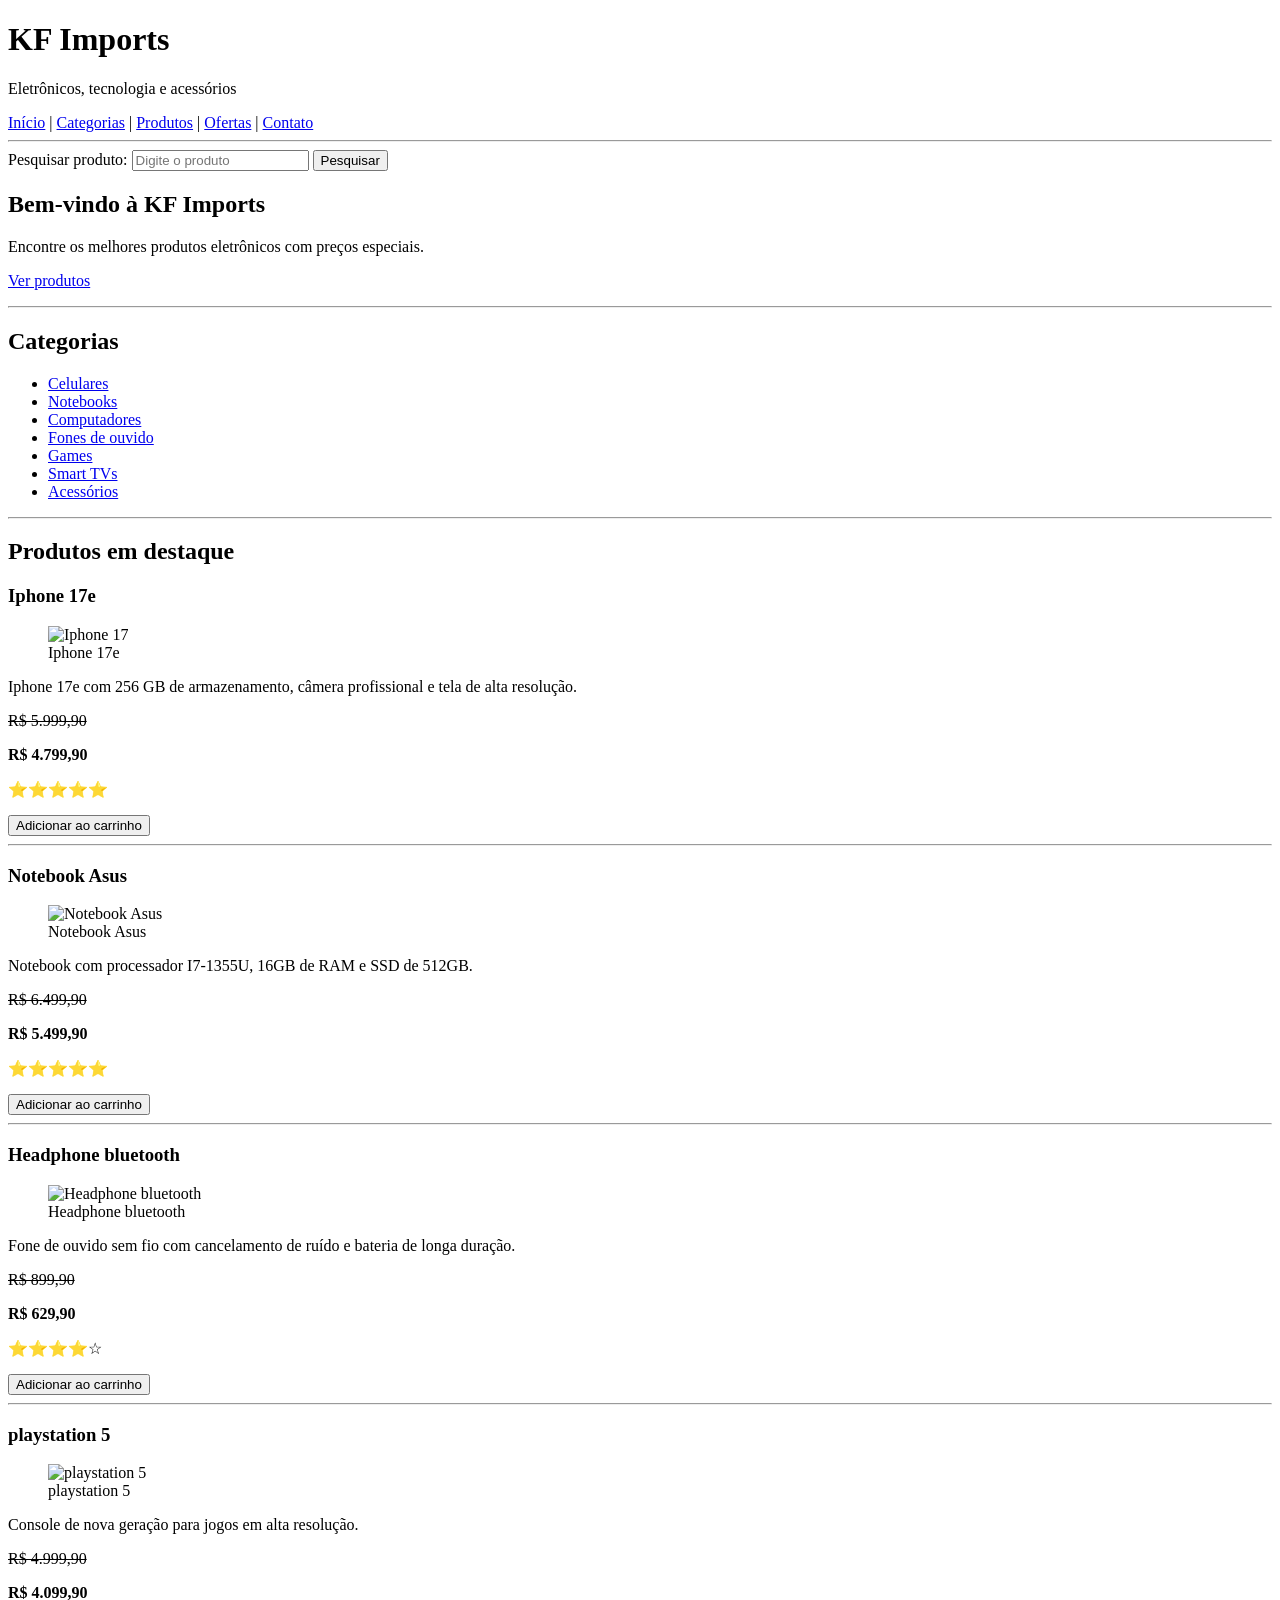
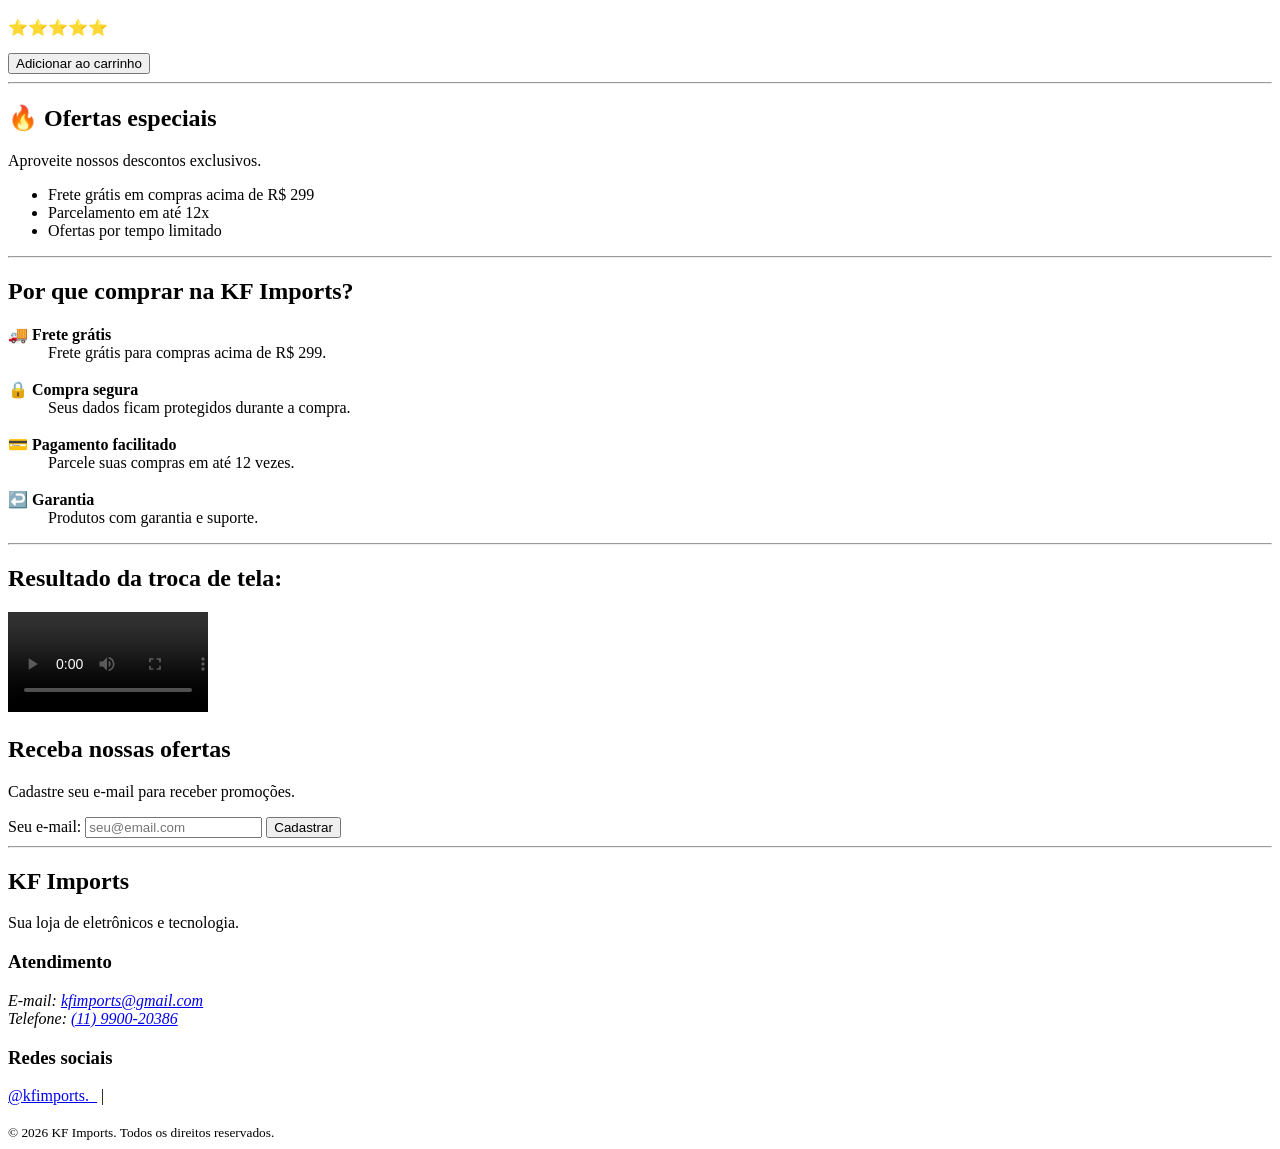
==== index.html @ 5894c644 "Add files via upload Adicionamos as fotos e o video, alem do README" ====
<!DOCTYPE html>
<html lang="pt-BR">

<head>
    <meta charset="UTF-8">
    <meta name="viewport" content="width=device-width, initial-scale=1.0">
    <title>KF Imports- Assistência técnica e acessórios</title>
</head>

<body>

    <!-- CABEÇALHO -->
    <header>

        <h1>KF Imports</h1>

        <p>Eletrônicos, tecnologia e acessórios</p>

        <nav>
            <a href="#inicio">Início</a> |
            <a href="#categorias">Categorias</a> |
            <a href="#produtos">Produtos</a> |
            <a href="#ofertas">Ofertas</a> |
            <a href="#contato">Contato</a>
        </nav>

        <hr>

        <!-- PESQUISA -->
        <form action="#" method="get">
            <label for="pesquisa">Pesquisar produto:</label>
            <input
                type="search"
                id="pesquisa"
                name="pesquisa"
                placeholder="Digite o produto">
            <button type="submit">Pesquisar</button>
        </form>

    </header>

    <main>

        <!-- INÍCIO -->
        <section id="inicio">

            <h2>Bem-vindo à KF Imports</h2>

            <p>
                Encontre os melhores produtos eletrônicos
                com preços especiais.
            </p>

            <p>
                <a href="#produtos">Ver produtos</a>
            </p>

        </section>

        <hr>

        <!-- CATEGORIAS -->
        <section id="categorias">

            <h2>Categorias</h2>

            <ul>
                <li>
                    <a href="#">Celulares</a>
                </li>

                <li>
                    <a href="#">Notebooks</a>
                </li>

                <li>
                    <a href="#">Computadores</a>
                </li>

                <li>
                    <a href="#">Fones de ouvido</a>
                </li>

                <li>
                    <a href="#">Games</a>
                </li>

                <li>
                    <a href="#">Smart TVs</a>
                </li>

                <li>
                    <a href="#">Acessórios</a>
                </li>
            </ul>

        </section>

        <hr>

        <!-- PRODUTOS -->
        <section id="produtos">

            <h2>Produtos em destaque</h2>

            <!-- PRODUTO 1 -->
            <article>

                <h3>Iphone 17e</h3>

                <figure>
                    <img
                        src="img/iphone 17.webp"
                        alt="Iphone 17"
                        width="250">
                    <figcaption>Iphone 17e</figcaption>
                </figure>

                <p>
                    Iphone 17e com 256 GB de armazenamento,
                    câmera profissional e tela de alta resolução.
                </p>

                <p>
                    <del>R$ 5.999,90</del>
                </p>

                <p>
                    <strong>R$ 4.799,90</strong>
                </p>

                <p>
                    ⭐⭐⭐⭐⭐
                </p>

                <button type="button">
                    Adicionar ao carrinho
                </button>

            </article>

            <hr>

            <!-- PRODUTO 2 -->
            <article>

                <h3>Notebook Asus</h3>

                <figure>
                    <img
                        src="img/notbook.webp"
                        alt="Notebook Asus"
                        width="250">
                    <figcaption>Notebook Asus</figcaption>
                </figure>

                <p>
                    Notebook com processador I7-1355U,
                    16GB de RAM e SSD de 512GB.
                </p>

                <p>
                    <del>R$ 6.499,90</del>
                </p>

                <p>
                    <strong>R$ 5.499,90</strong>
                </p>

                <p>
                    ⭐⭐⭐⭐⭐
                </p>

                <button type="button">
                    Adicionar ao carrinho
                </button>

            </article>

            <hr>

            <!-- PRODUTO 3 -->
            <article>

                <h3>Headphone bluetooth</h3>

                <figure>
                    <img
                        src="img/fone bluetooth.webp"
                        alt="Headphone bluetooth"
                        width="150">
                    <figcaption>Headphone bluetooth</figcaption>
                </figure>

                <p>
                    Fone de ouvido sem fio com cancelamento
                    de ruído e bateria de longa duração.
                </p>

                <p>
                    <del>R$ 899,90</del>
                </p>

                <p>
                    <strong>R$ 629,90</strong>
                </p>

                <p>
                    ⭐⭐⭐⭐☆
                </p>

                <button type="button">
                    Adicionar ao carrinho
                </button>

            </article>

            <hr>

            <!-- PRODUTO 4 -->
            <article>

                <h3>playstation 5</h3>

                <figure>
                    <img
                        src="img/ps5.webp"
                        alt="playstation 5"
                        width="250">
                    <figcaption>playstation 5</figcaption>
                </figure>

                <p>
                    Console de nova geração para jogos
                    em alta resolução.
                </p>

                <p>
                    <del>R$ 4.999,90</del>
                </p>

                <p>
                    <strong>R$ 4.099,90</strong>
                </p>

                <p>
                    ⭐⭐⭐⭐⭐
                </p>

                <button type="button">
                    Adicionar ao carrinho
                </button>

            </article>

        </section>

        <hr>

        <!-- OFERTAS -->
        <section id="ofertas">

            <h2>🔥 Ofertas especiais</h2>

            <p>
                Aproveite nossos descontos exclusivos.
            </p>

            <ul>
                <li>Frete grátis em compras acima de R$ 299</li>
                <li>Parcelamento em até 12x</li>
                <li>Ofertas por tempo limitado</li>
            </ul>

        </section>

        <hr>

        <!-- BENEFÍCIOS -->
        <section>

            <h2>Por que comprar na KF Imports?</h2>

            <dl>

                <dt>
                    <strong>🚚 Frete grátis</strong>
                </dt>

                <dd>
                    Frete grátis para compras acima de R$ 299.
                </dd>

                <br>

                <dt>
                    <strong>🔒 Compra segura</strong>
                </dt>

                <dd>
                    Seus dados ficam protegidos durante a compra.
                </dd>

                <br>

                <dt>
                    <strong>💳 Pagamento facilitado</strong>
                </dt>

                <dd>
                    Parcele suas compras em até 12 vezes.
                </dd>

                <br>

                <dt>
                    <strong>↩️ Garantia</strong>
                </dt>

                <dd>
                    Produtos com garantia e suporte.
                </dd>

            </dl>

        </section>


        <hr>
        
        <h2>Resultado da troca de tela:</h2>
        <video controls width="200">
            <source src="video trocando pelicula.mp4" type="video/mp4">
            
        </video>


        <!-- NEWSLETTER -->
        <section>

            <h2>Receba nossas ofertas</h2>

            <p>
                Cadastre seu e-mail para receber promoções.
            </p>

            <form action="#" method="post">

                <label for="email">
                    Seu e-mail:
                </label>

                <input
                    type="email"
                    id="email"
                    name="email"
                    placeholder="seu@email.com"
                    required>

                <button type="submit">
                    Cadastrar
                </button>

            </form>

        </section>

    </main>

    <hr>

    <!-- RODAPÉ -->
    <footer id="contato">

        <h2>KF Imports</h2>

        <p>
            Sua loja de eletrônicos e tecnologia.
        </p>

        <h3>Atendimento</h3>

        <address>
            E-mail:
            <a href="mailto:contato@techstore.com">
                kfimports@gmail.com
            </a>
            <br>

            Telefone:
            <a href="tel:+5500000000000">
                (11) 9900-20386
            </a>
        </address>

        <h3>Redes sociais</h3>

        <nav>
            <a href="#">@kfimports._</a> |
            <a href="#"></a>
        </nav>

        <br>

        <small>
            © 2026 KF Imports. Todos os direitos reservados.
        </small>

    </footer>

</body>
</html>
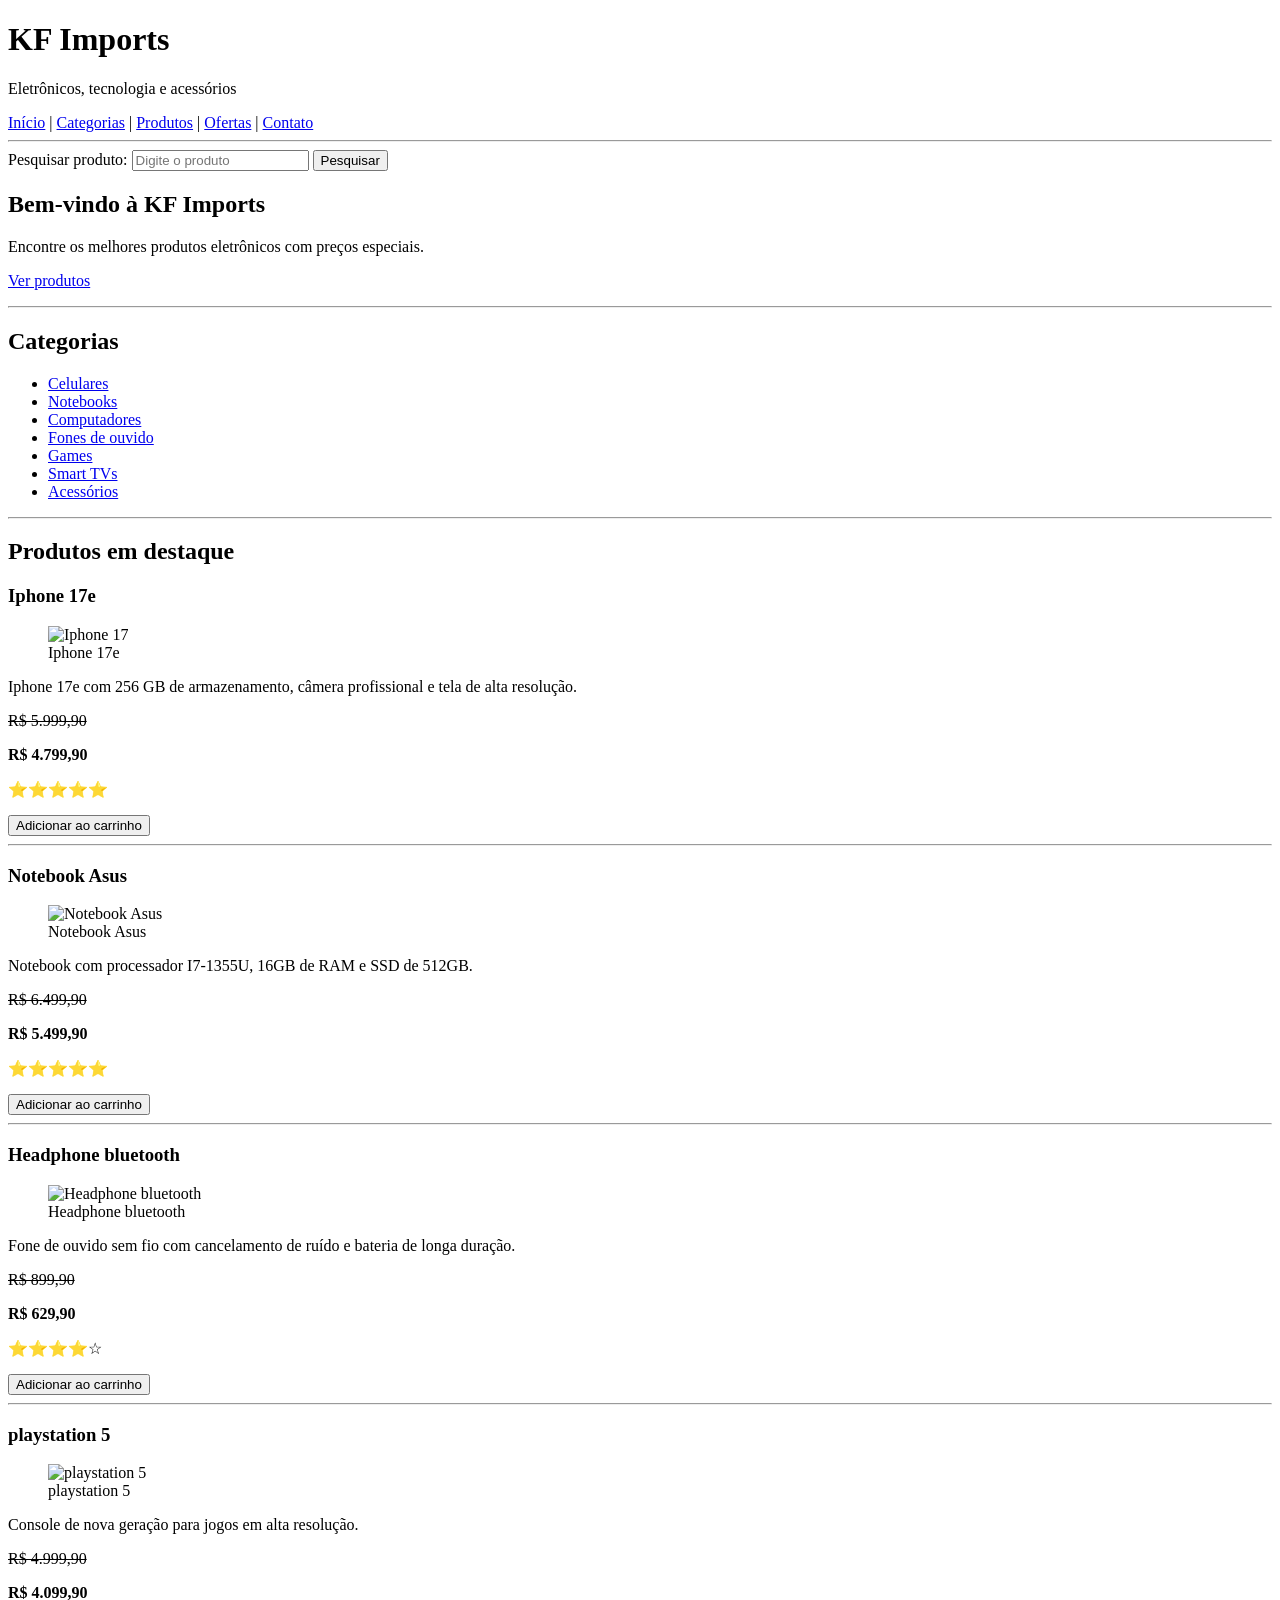
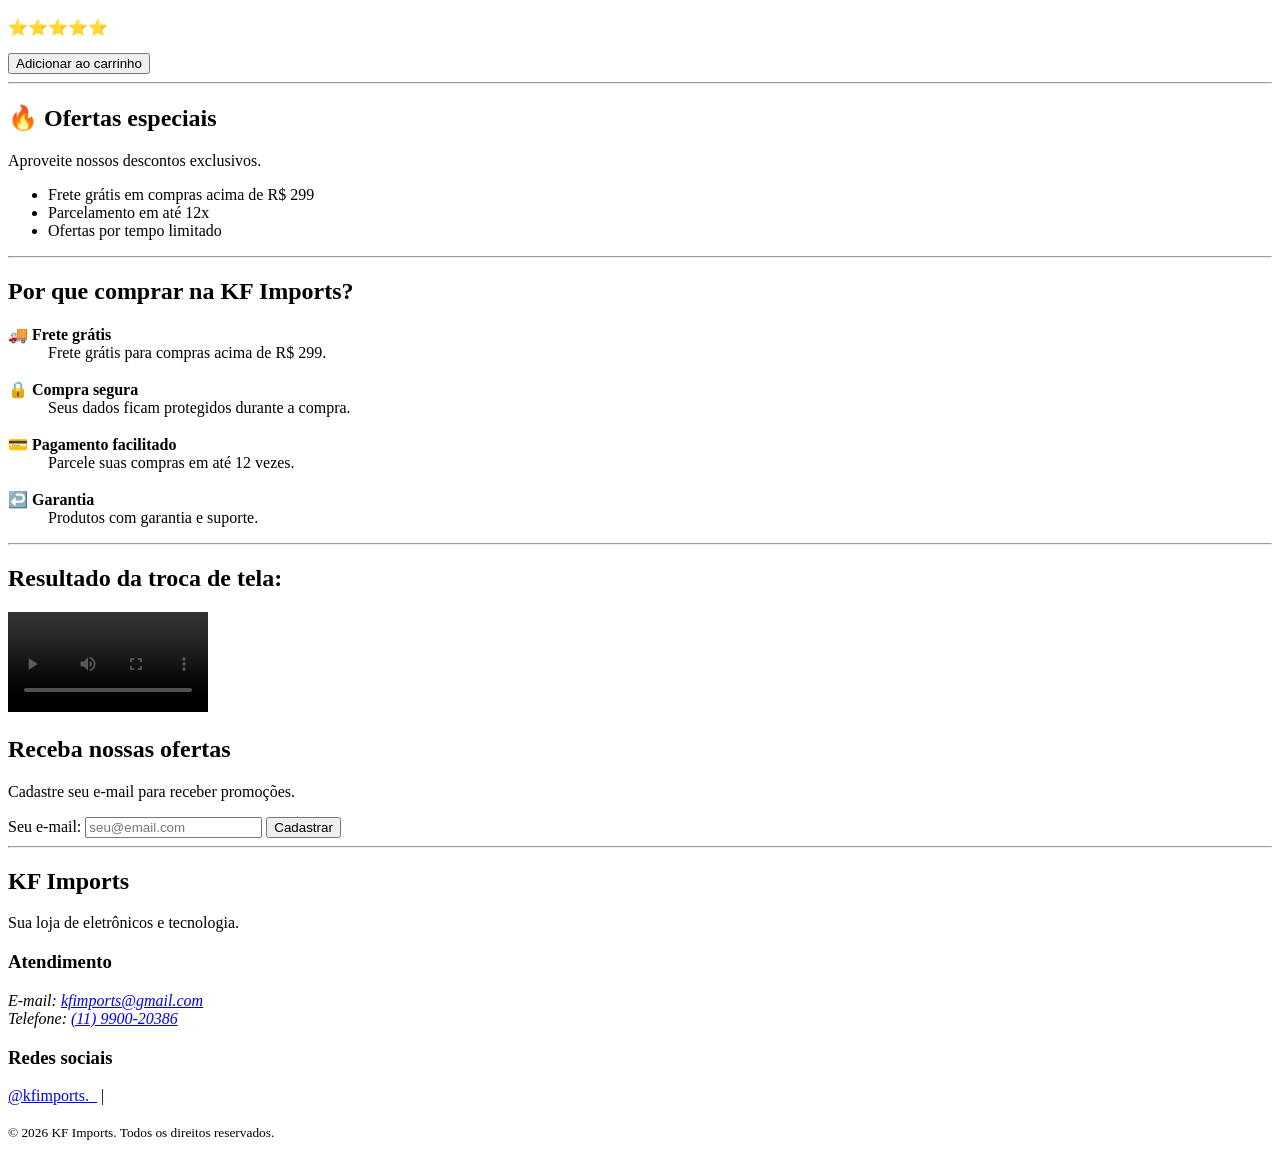
==== commit 24364aed: "Add files via upload foram corrigidos alguns erros que apareceram no w3c validator" ====
--- a/index.html
+++ b/index.html
@@ -110,7 +110,7 @@
 
                 <figure>
                     <img
-                        src="img/iphone 17.webp"
+                        src="img/iphone%2017.webp"
                         alt="Iphone 17"
                         width="250">
                     <figcaption>Iphone 17e</figcaption>
@@ -186,7 +186,7 @@
 
                 <figure>
                     <img
-                        src="img/fone bluetooth.webp"
+                        src="img/fone%20bluetooth.webp"
                         alt="Headphone bluetooth"
                         width="150">
                     <figcaption>Headphone bluetooth</figcaption>
@@ -291,7 +291,7 @@
                     Frete grátis para compras acima de R$ 299.
                 </dd>
 
-                <br>
+                <div><br></div>
 
                 <dt>
                     <strong>🔒 Compra segura</strong>
@@ -301,7 +301,7 @@
                     Seus dados ficam protegidos durante a compra.
                 </dd>
 
-                <br>
+                <div><br></div>
 
                 <dt>
                     <strong>💳 Pagamento facilitado</strong>
@@ -311,7 +311,7 @@
                     Parcele suas compras em até 12 vezes.
                 </dd>
 
-                <br>
+                <div><br></div>
 
                 <dt>
                     <strong>↩️ Garantia</strong>
@@ -330,7 +330,7 @@
         
         <h2>Resultado da troca de tela:</h2>
         <video controls width="200">
-            <source src="video trocando pelicula.mp4" type="video/mp4">
+            <source src="video%20trocando%20pelicula.mp4" type="video/mp4">
             
         </video>
 
@@ -409,4 +409,4 @@
     </footer>
 
 </body>
-</html>+</html>
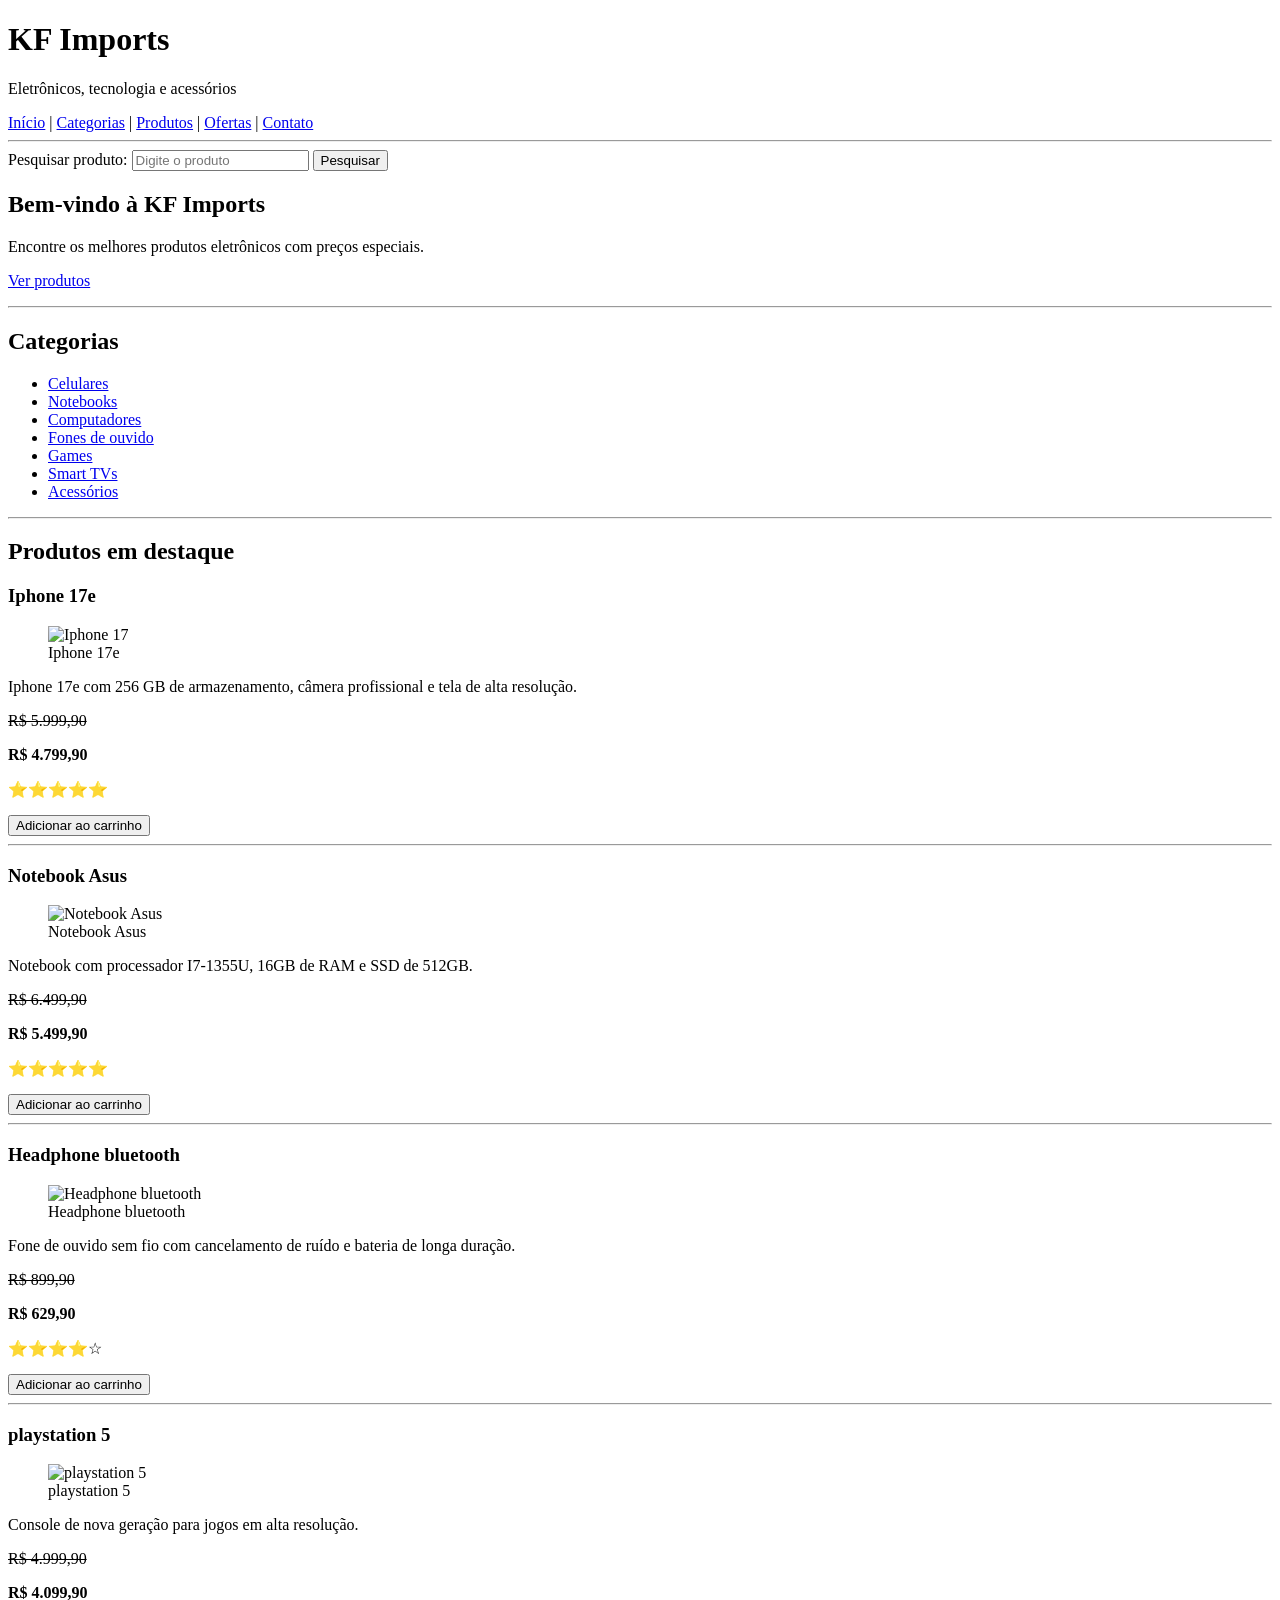
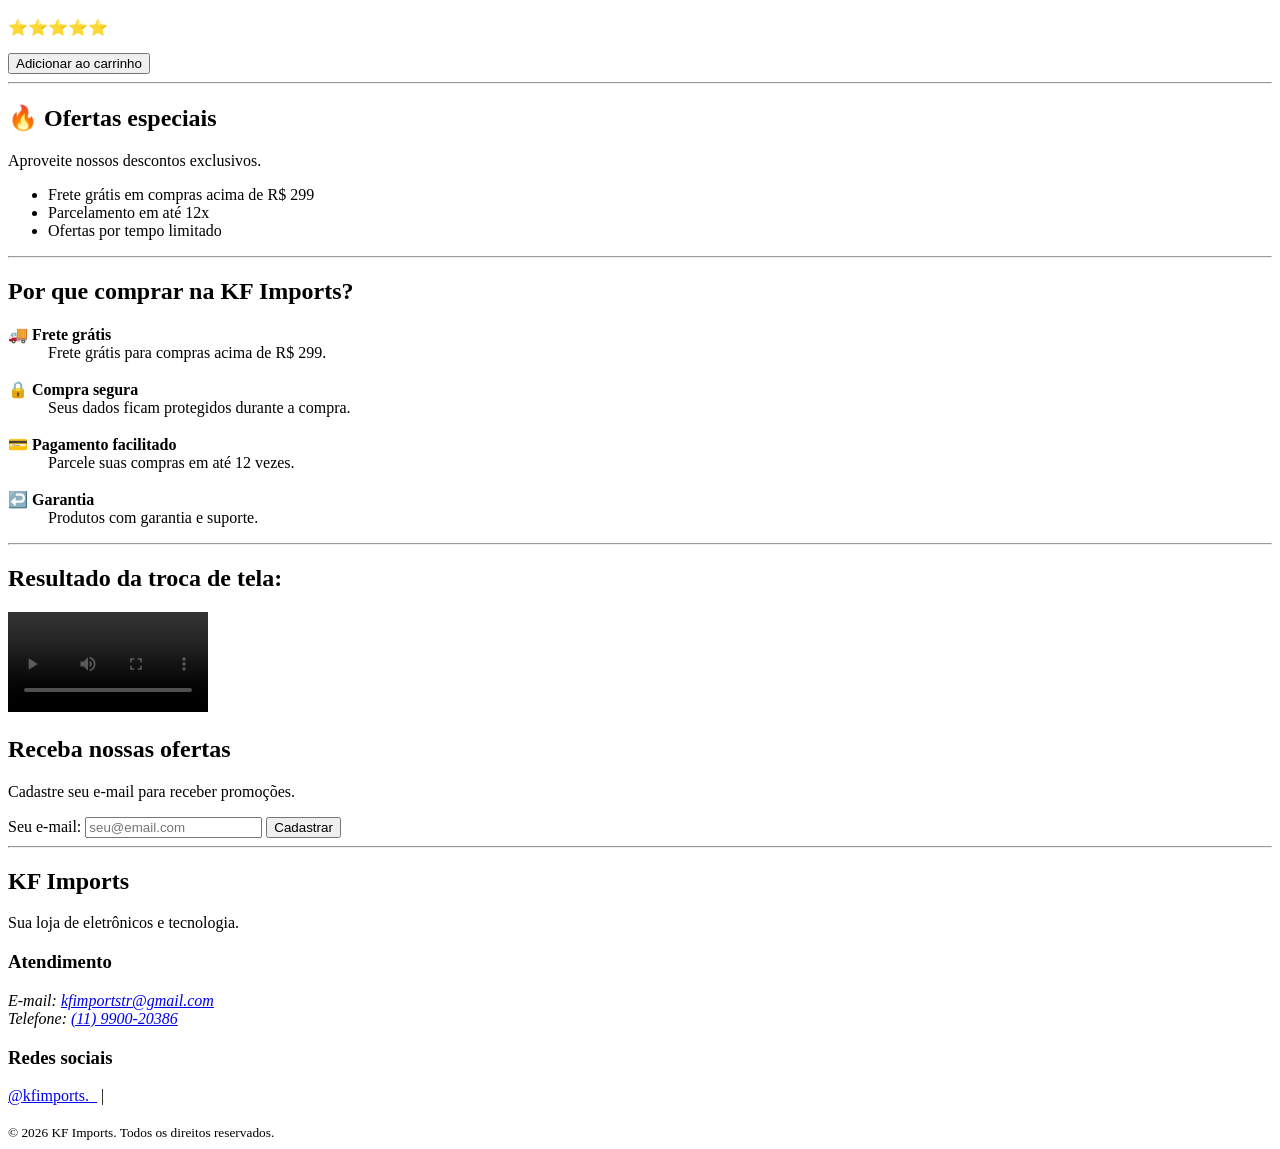
==== commit 2da7e104: "Add files via upload Depois que passamos no w3c validator, continuou com 3 erros e corrigimos os 3." ====
--- a/index.html
+++ b/index.html
@@ -291,7 +291,7 @@
                     Frete grátis para compras acima de R$ 299.
                 </dd>
 
-                <div><br></div>
+                <dd><br></dd>
 
                 <dt>
                     <strong>🔒 Compra segura</strong>
@@ -301,7 +301,7 @@
                     Seus dados ficam protegidos durante a compra.
                 </dd>
 
-                <div><br></div>
+                <dd><br></dd>
 
                 <dt>
                     <strong>💳 Pagamento facilitado</strong>
@@ -311,7 +311,7 @@
                     Parcele suas compras em até 12 vezes.
                 </dd>
 
-                <div><br></div>
+                <dd><br></dd>
 
                 <dt>
                     <strong>↩️ Garantia</strong>
@@ -325,15 +325,13 @@
 
         </section>
 
-
-        <hr>
-        
+        <hr>
+
         <h2>Resultado da troca de tela:</h2>
+
         <video controls width="200">
             <source src="video%20trocando%20pelicula.mp4" type="video/mp4">
-            
         </video>
-
 
         <!-- NEWSLETTER -->
         <section>
@@ -383,7 +381,7 @@
         <address>
             E-mail:
             <a href="mailto:contato@techstore.com">
-                kfimports@gmail.com
+                kfimportstr@gmail.com
             </a>
             <br>
 
@@ -409,4 +407,4 @@
     </footer>
 
 </body>
-</html>
+</html>
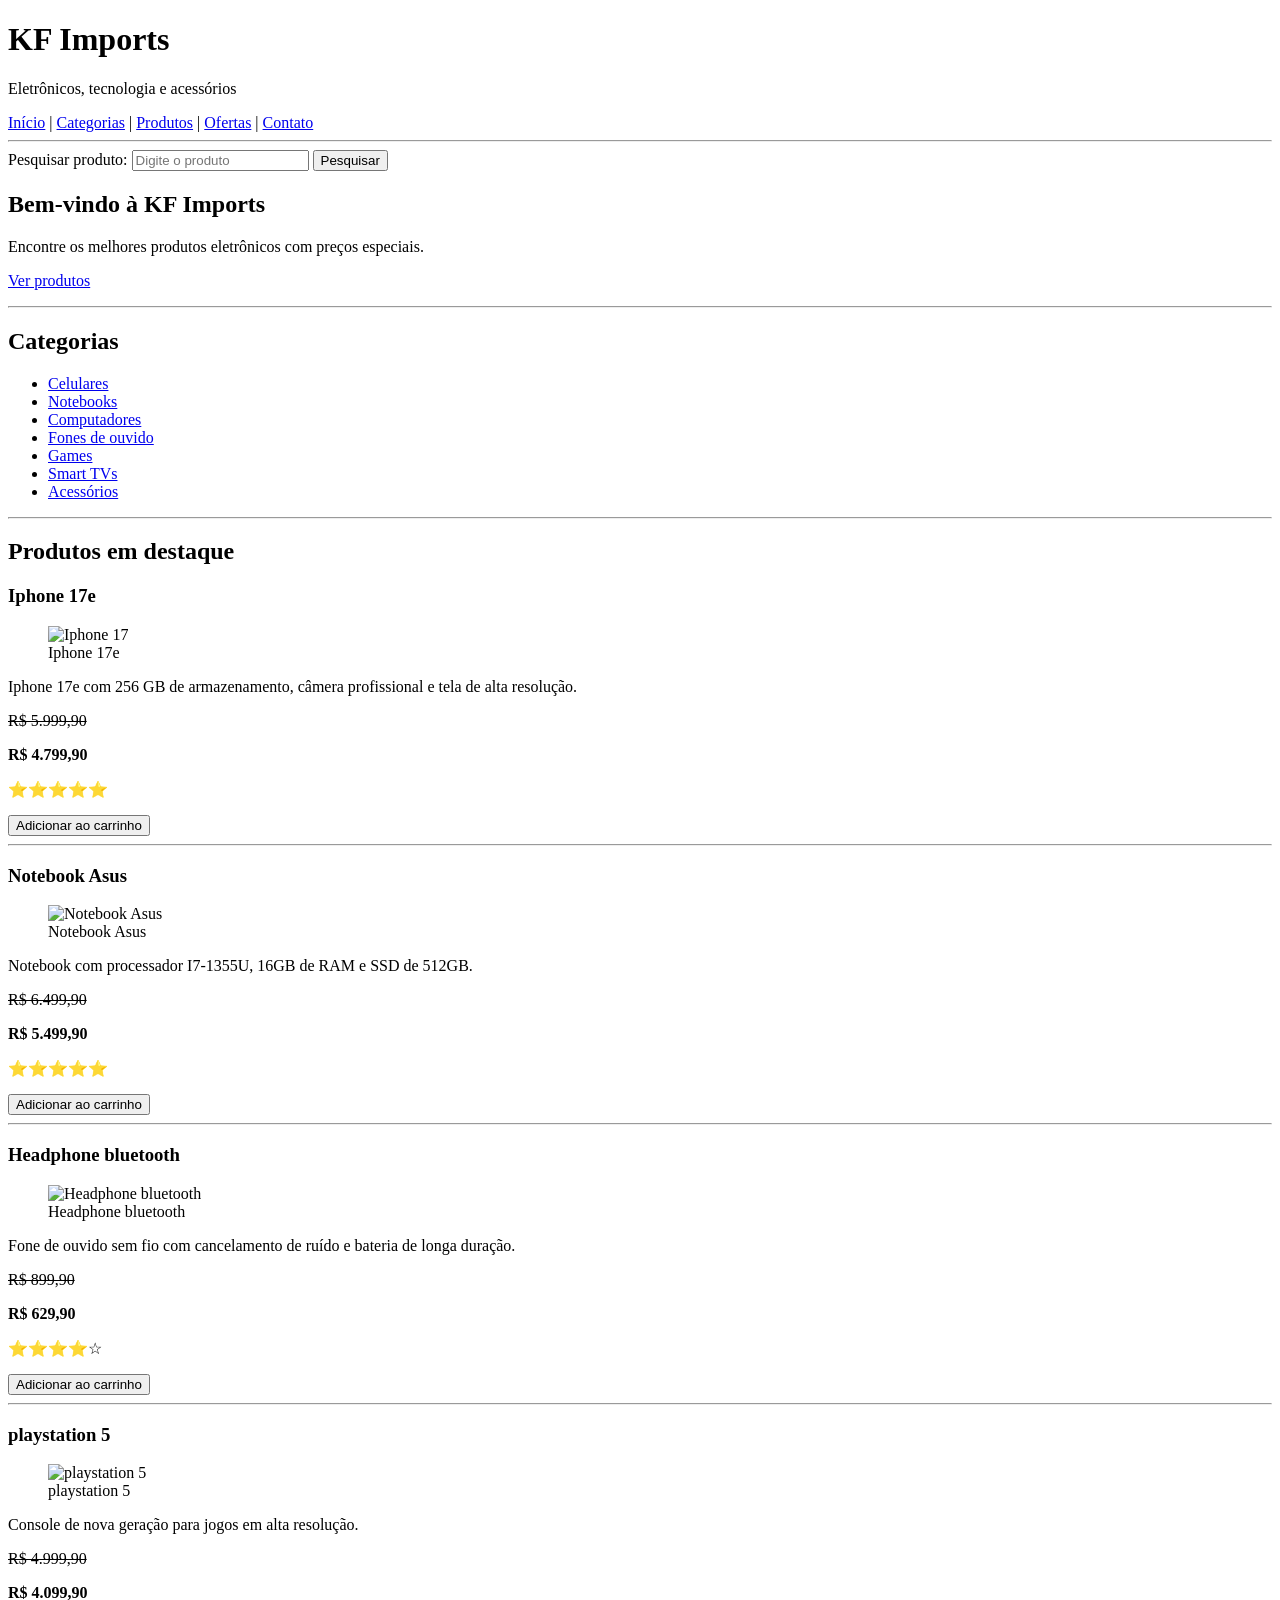
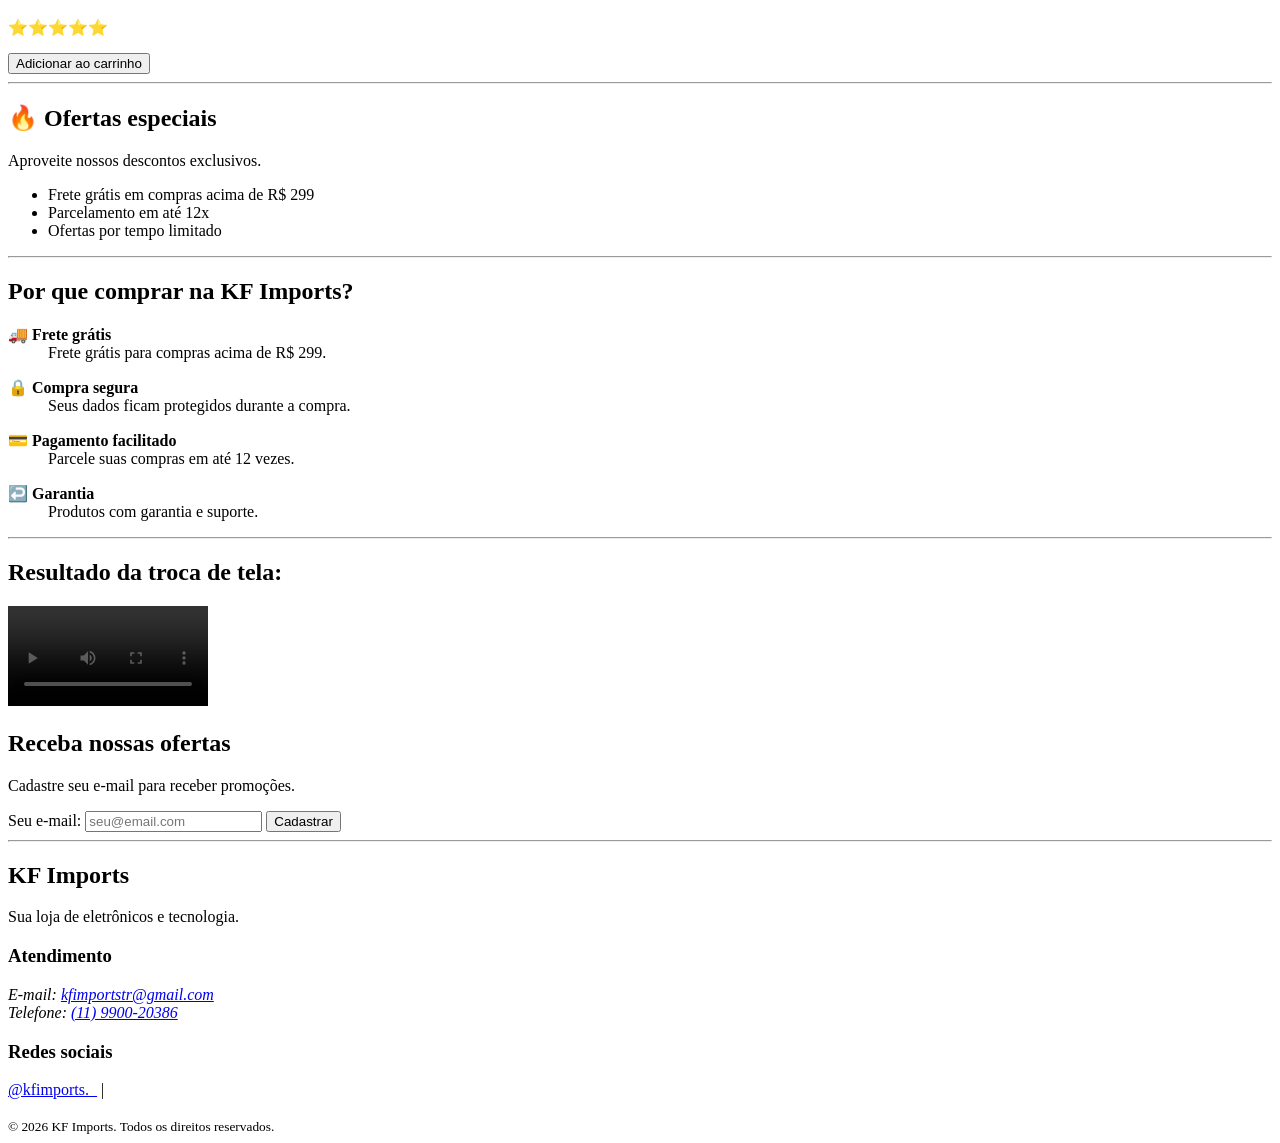
==== commit 2a8d4e53: "Add files via upload" ====
--- a/index.html
+++ b/index.html
@@ -5,6 +5,11 @@
     <meta charset="UTF-8">
     <meta name="viewport" content="width=device-width, initial-scale=1.0">
     <title>KF Imports- Assistência técnica e acessórios</title>
+    <style>
+        dl dd {
+            margin-bottom: 1em;
+        }
+    </style>
 </head>
 
 <body>
@@ -291,8 +296,6 @@
                     Frete grátis para compras acima de R$ 299.
                 </dd>
 
-                <dd><br></dd>
-
                 <dt>
                     <strong>🔒 Compra segura</strong>
                 </dt>
@@ -301,8 +304,6 @@
                     Seus dados ficam protegidos durante a compra.
                 </dd>
 
-                <dd><br></dd>
-
                 <dt>
                     <strong>💳 Pagamento facilitado</strong>
                 </dt>
@@ -310,8 +311,6 @@
                 <dd>
                     Parcele suas compras em até 12 vezes.
                 </dd>
-
-                <dd><br></dd>
 
                 <dt>
                     <strong>↩️ Garantia</strong>
@@ -380,13 +379,13 @@
 
         <address>
             E-mail:
-            <a href="mailto:contato@techstore.com">
+            <a href="mailto:kfimportstr@gmail.com">
                 kfimportstr@gmail.com
             </a>
             <br>
 
             Telefone:
-            <a href="tel:+5500000000000">
+            <a href="tel:+5511990020386">
                 (11) 9900-20386
             </a>
         </address>
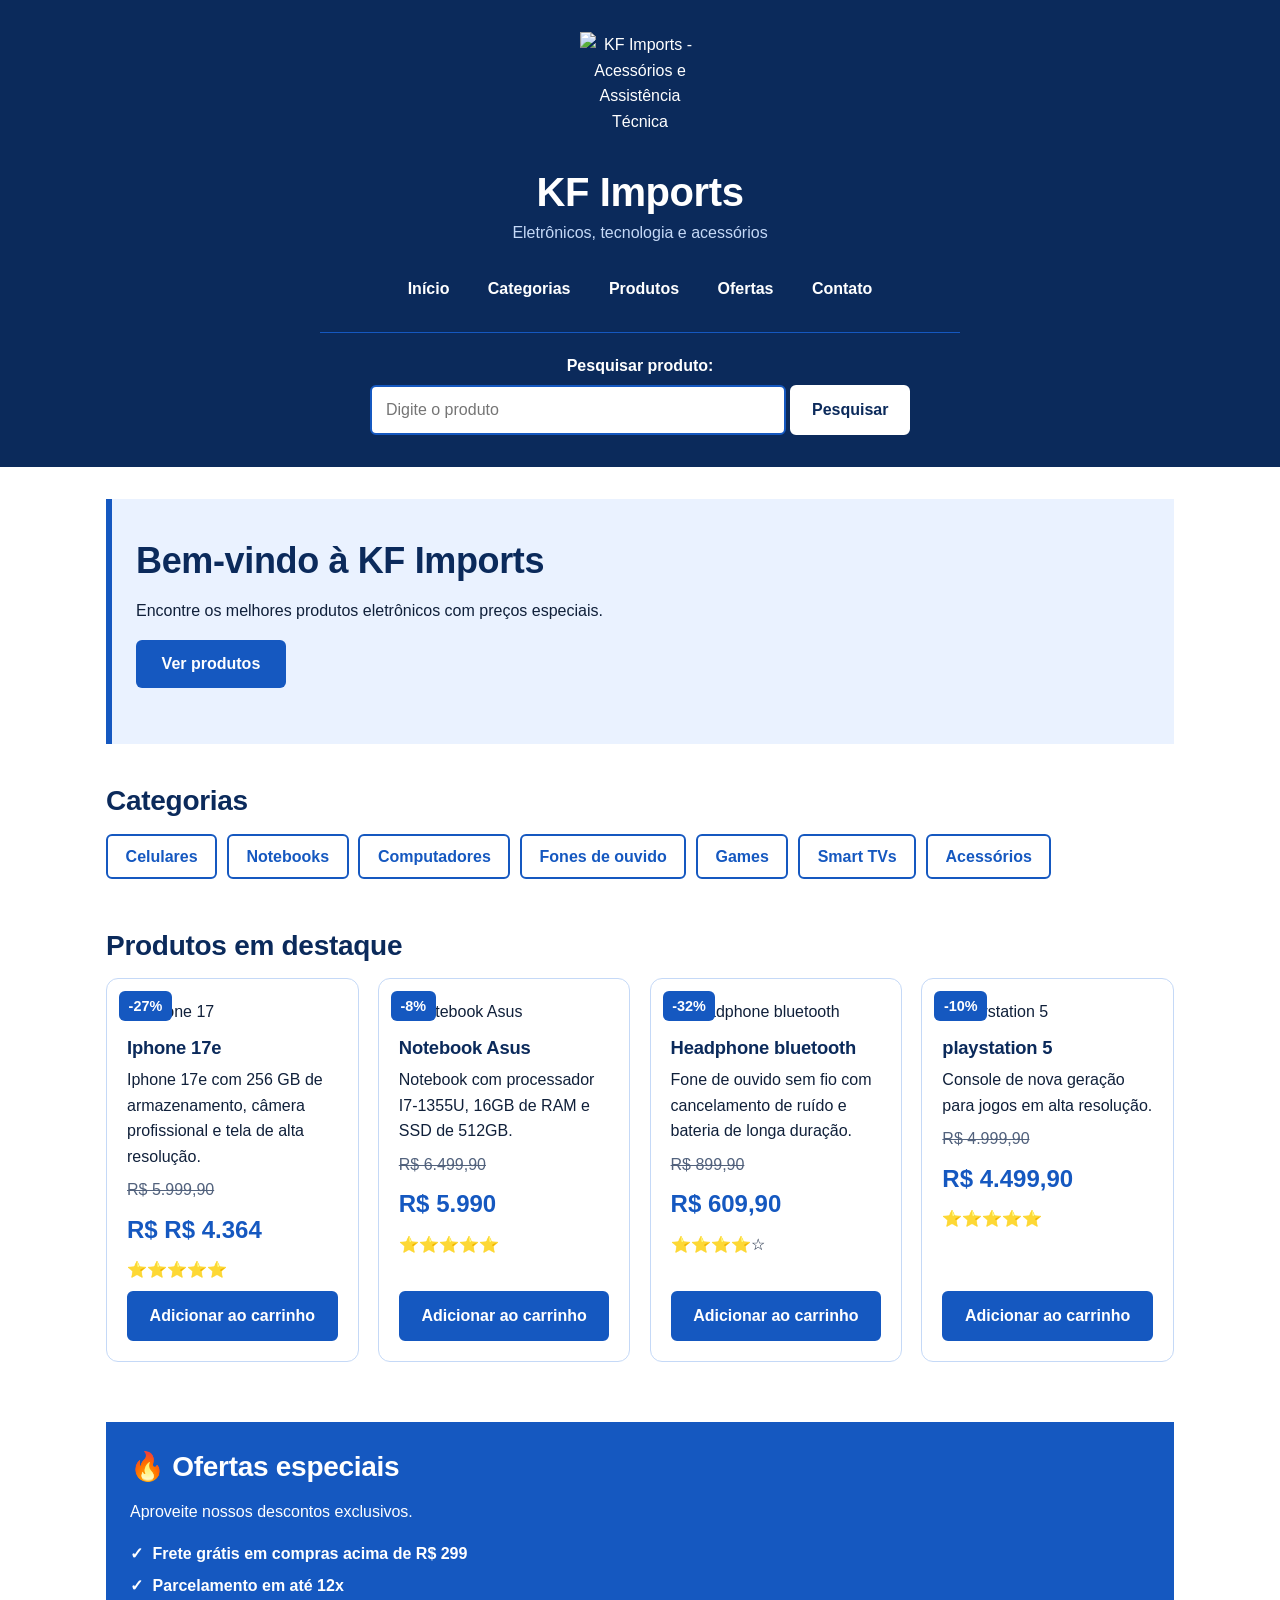
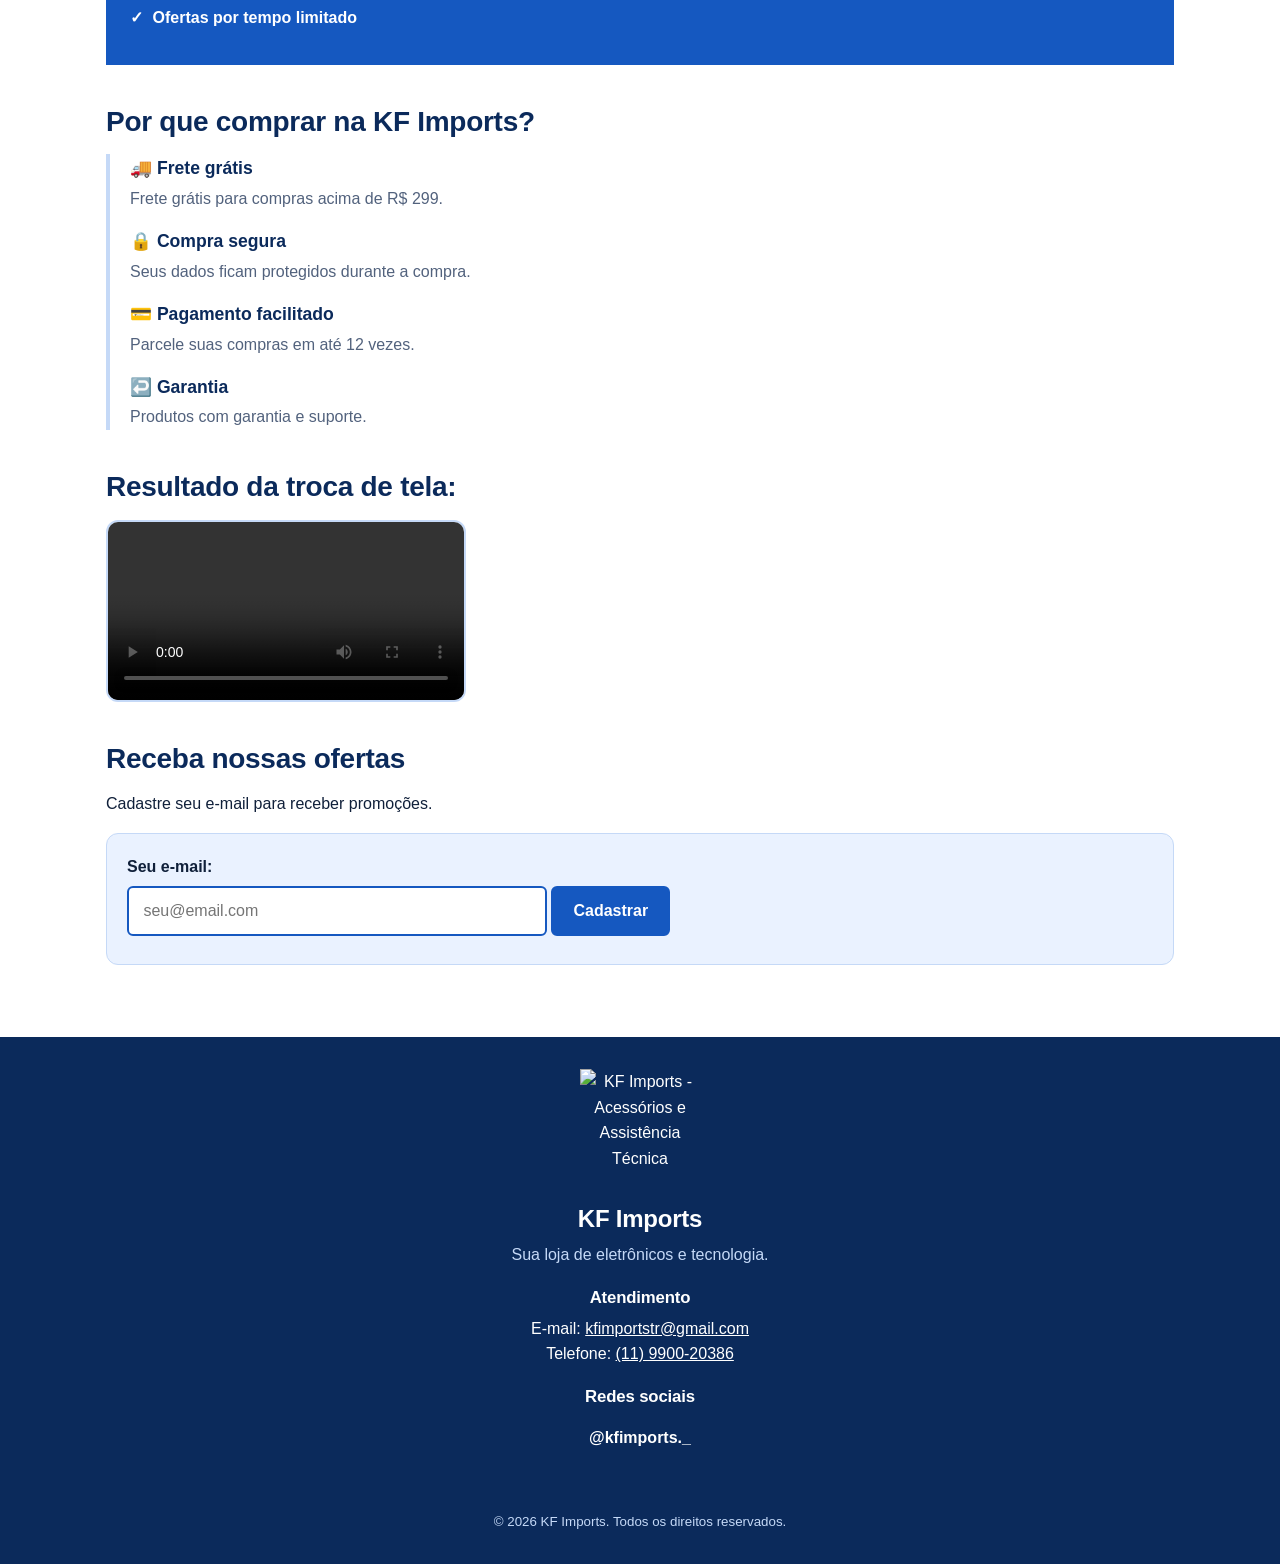
==== commit 0b72f271: "adcionamos imagem, css e js ao nosso site" ====
--- a/index.html
+++ b/index.html
@@ -5,17 +5,17 @@
     <meta charset="UTF-8">
     <meta name="viewport" content="width=device-width, initial-scale=1.0">
     <title>KF Imports- Assistência técnica e acessórios</title>
-    <style>
-        dl dd {
-            margin-bottom: 1em;
-        }
-    </style>
+    <link rel="stylesheet" href="style.css">
+    <script src="script.js" defer></script>
+
 </head>
 
 <body>
 
     <!-- CABEÇALHO -->
     <header>
+
+        <img class="logo" src="img/logo.png" alt="KF Imports - Acessórios e Assistência Técnica" width="120" height="120">
 
         <h1>KF Imports</h1>
 
@@ -115,7 +115,7 @@
 
                 <figure>
                     <img
-                        src="img/iphone%2017.webp"
+                        src="img/iphone17e.png"
                         alt="Iphone 17"
                         width="250">
                     <figcaption>Iphone 17e</figcaption>
@@ -131,7 +131,7 @@
                 </p>
 
                 <p>
-                    <strong>R$ 4.799,90</strong>
+                    <strong>R$ R$ 4.364</strong>
                 </p>
 
                 <p>
@@ -153,7 +153,7 @@
 
                 <figure>
                     <img
-                        src="img/notbook.webp"
+                        src="img/notebook.png"
                         alt="Notebook Asus"
                         width="250">
                     <figcaption>Notebook Asus</figcaption>
@@ -169,7 +169,7 @@
                 </p>
 
                 <p>
-                    <strong>R$ 5.499,90</strong>
+                    <strong>R$ 5.990</strong>
                 </p>
 
                 <p>
@@ -191,7 +191,7 @@
 
                 <figure>
                     <img
-                        src="img/fone%20bluetooth.webp"
+                        src="img/fone 2.png"
                         alt="Headphone bluetooth"
                         width="150">
                     <figcaption>Headphone bluetooth</figcaption>
@@ -207,7 +207,7 @@
                 </p>
 
                 <p>
-                    <strong>R$ 629,90</strong>
+                    <strong>R$ 609,90</strong>
                 </p>
 
                 <p>
@@ -229,7 +229,7 @@
 
                 <figure>
                     <img
-                        src="img/ps5.webp"
+                        src="img/ps5.png"
                         alt="playstation 5"
                         width="250">
                     <figcaption>playstation 5</figcaption>
@@ -245,7 +245,7 @@
                 </p>
 
                 <p>
-                    <strong>R$ 4.099,90</strong>
+                    <strong>R$ 4.499,90</strong>
                 </p>
 
                 <p>
@@ -369,6 +369,8 @@
     <!-- RODAPÉ -->
     <footer id="contato">
 
+        <img class="logo" src="img/logo.png" alt="KF Imports - Acessórios e Assistência Técnica" width="120" height="120">
+
         <h2>KF Imports</h2>
 
         <p>
--- a/style.css
+++ b/style.css
@@ -0,0 +1,522 @@
+/* KF Imports - tema azul e branco
+   Apenas CSS padrão: sem prefixos de navegador e sem recursos experimentais. */
+
+:root {
+  --azul-profundo: #0b2a5b;
+  --azul: #1558c0;
+  --azul-gelo: #eaf2ff;
+  --azul-linha: #c5d9f7;
+  --branco: #ffffff;
+  --texto: #10203a;
+  --texto-suave: #52627d;
+}
+
+*,
+*::before,
+*::after {
+  box-sizing: border-box;
+}
+
+[hidden] {
+  display: none !important;
+}
+
+body {
+  margin: 0;
+  background: var(--branco);
+  color: var(--texto);
+  font-family: "Segoe UI", Roboto, "Helvetica Neue", Arial, sans-serif;
+  font-size: 1rem;
+  line-height: 1.6;
+}
+
+h1,
+h2,
+h3 {
+  margin: 0 0 0.5rem;
+  line-height: 1.2;
+  letter-spacing: -0.01em;
+}
+
+a {
+  color: var(--azul);
+}
+
+/* ---------- Foco visível ---------- */
+a:focus,
+button:focus,
+input:focus {
+  outline: 3px solid var(--azul);
+  outline-offset: 2px;
+}
+
+header :focus,
+footer :focus {
+  outline-color: var(--branco);
+}
+
+/* ---------- Formulários e botões ---------- */
+label {
+  display: block;
+  margin-bottom: 0.4rem;
+  font-weight: 600;
+}
+
+input {
+  width: 100%;
+  max-width: 420px;
+  margin-bottom: 0.5rem;
+  padding: 0.65rem 0.9rem;
+  border: 2px solid var(--azul);
+  border-radius: 6px;
+  background: var(--branco);
+  color: var(--texto);
+  font: inherit;
+}
+
+button {
+  padding: 0.65rem 1.25rem;
+  border: 2px solid var(--azul);
+  border-radius: 6px;
+  background: var(--azul);
+  color: var(--branco);
+  font: inherit;
+  font-weight: 600;
+  cursor: pointer;
+}
+
+button:hover {
+  border-color: var(--azul-profundo);
+  background: var(--azul-profundo);
+}
+
+/* ---------- Cabeçalho e menus ---------- */
+header {
+  padding: 2rem 1rem 1.5rem;
+  background: var(--azul-profundo);
+  color: var(--branco);
+  text-align: center;
+}
+
+header h1 {
+  margin-bottom: 0.25rem;
+  font-size: 2.5rem;
+  font-weight: 800;
+}
+
+header p {
+  margin: 0 0 1.25rem;
+  color: var(--azul-linha);
+}
+
+header hr {
+  max-width: 640px;
+  margin: 1.25rem auto;
+  border: 0;
+  border-top: 1px solid var(--azul);
+}
+
+header form {
+  max-width: 640px;
+  margin: 0 auto;
+}
+
+header input {
+  width: 65%;
+}
+
+header button {
+  border-color: var(--branco);
+  background: var(--branco);
+  color: var(--azul-profundo);
+}
+
+header button:hover {
+  border-color: var(--azul-gelo);
+  background: var(--azul-gelo);
+}
+
+/* font-size 0 esconde os separadores "|" que estão no HTML */
+nav {
+  font-size: 0;
+}
+
+nav a {
+  display: inline-block;
+  margin: 0.2rem;
+  padding: 0.45rem 1rem;
+  border-radius: 6px;
+  color: var(--branco);
+  font-size: 1rem;
+  font-weight: 600;
+  text-decoration: none;
+}
+
+nav a:hover {
+  background: var(--branco);
+  color: var(--azul-profundo);
+}
+
+nav a:empty {
+  display: none;
+}
+
+/* ---------- Logo (cabeçalho e rodapé) ---------- */
+.logo {
+  display: block;
+  width: 120px;
+  height: 120px;
+  margin: 0 auto 1rem;
+}
+
+/* ---------- Conteúdo principal ---------- */
+main {
+  max-width: 1100px;
+  margin: 0 auto;
+  padding: 2rem 1rem;
+}
+
+main hr,
+body > hr {
+  display: none;
+}
+
+main section {
+  margin-bottom: 2.5rem;
+}
+
+main h2 {
+  margin-bottom: 1rem;
+  color: var(--azul-profundo);
+  font-size: 1.75rem;
+}
+
+main > h2 {
+  margin-top: 2.5rem;
+}
+
+/* Início */
+#inicio {
+  padding: 2.5rem 1.5rem;
+  border-left: 6px solid var(--azul);
+  background: var(--azul-gelo);
+}
+
+#inicio h2 {
+  font-size: 2.25rem;
+}
+
+#inicio p {
+  max-width: 36rem;
+}
+
+#inicio a {
+  display: inline-block;
+  padding: 0.7rem 1.6rem;
+  border-radius: 6px;
+  background: var(--azul);
+  color: var(--branco);
+  font-weight: 700;
+  text-decoration: none;
+}
+
+#inicio a:hover {
+  background: var(--azul-profundo);
+}
+
+/* Categorias */
+#categorias ul {
+  display: flex;
+  flex-wrap: wrap;
+  margin: 0;
+  padding: 0;
+  list-style: none;
+}
+
+#categorias li {
+  margin: 0 0.6rem 0.6rem 0;
+}
+
+#categorias a {
+  display: block;
+  padding: 0.5rem 1.1rem;
+  border: 2px solid var(--azul);
+  border-radius: 6px;
+  color: var(--azul);
+  font-weight: 600;
+  text-decoration: none;
+}
+
+#categorias a:hover {
+  background: var(--azul);
+  color: var(--branco);
+}
+
+/* Produtos */
+#produtos {
+  display: flex;
+  flex-wrap: wrap;
+  margin-right: -0.6rem;
+  margin-left: -0.6rem;
+}
+
+#produtos h2 {
+  width: 100%;
+  padding: 0 0.6rem;
+}
+
+#produtos article {
+  position: relative;
+  display: flex;
+  flex-direction: column;
+  width: calc(25% - 1.2rem);
+  margin: 0 0.6rem 1.2rem;
+  padding: 1.25rem;
+  border: 1px solid var(--azul-linha);
+  border-radius: 12px;
+  background: var(--branco);
+}
+
+#produtos article p {
+  margin: 0 0 0.5rem;
+}
+
+#produtos figure {
+  order: -1;
+  margin: 0 0 0.75rem;
+}
+
+#produtos figure img {
+  display: block;
+  width: 100%;
+  max-width: 220px;
+  height: auto;
+  margin: 0 auto;
+}
+
+#produtos figcaption {
+  display: none;
+}
+
+#produtos h3 {
+  color: var(--azul-profundo);
+  font-size: 1.15rem;
+}
+
+#produtos del {
+  color: var(--texto-suave);
+}
+
+#produtos strong {
+  color: var(--azul);
+  font-size: 1.5rem;
+}
+
+#produtos article button {
+  margin-top: auto;
+}
+
+.desconto {
+  position: absolute;
+  top: 0.75rem;
+  left: 0.75rem;
+  padding: 0.2rem 0.6rem;
+  border-radius: 6px;
+  background: var(--azul);
+  color: var(--branco);
+  font-size: 0.9rem;
+  font-weight: 700;
+}
+
+.sem-resultado {
+  width: 100%;
+  padding: 0 0.6rem;
+  color: var(--texto-suave);
+}
+
+/* Ofertas */
+#ofertas {
+  padding: 1.75rem 1.5rem;
+  background: var(--azul);
+  color: var(--branco);
+}
+
+#ofertas h2 {
+  color: var(--branco);
+}
+
+#ofertas ul {
+  margin: 0;
+  padding: 0;
+  list-style: none;
+}
+
+#ofertas li {
+  margin-bottom: 0.4rem;
+  font-weight: 600;
+}
+
+#ofertas li::before {
+  content: "\2713";
+  margin-right: 0.6rem;
+}
+
+/* Benefícios */
+dl {
+  margin: 0;
+  padding-left: 1.25rem;
+  border-left: 4px solid var(--azul-linha);
+}
+
+dt {
+  margin-top: 1rem;
+  color: var(--azul-profundo);
+  font-size: 1.1rem;
+}
+
+dd {
+  margin: 0.2rem 0 0;
+  color: var(--texto-suave);
+}
+
+/* Vídeo */
+video {
+  display: block;
+  width: 100%;
+  max-width: 360px;
+  height: auto;
+  margin-bottom: 2.5rem;
+  border: 2px solid var(--azul-linha);
+  border-radius: 12px;
+}
+
+/* Newsletter */
+main form {
+  padding: 1.25rem;
+  border: 1px solid var(--azul-linha);
+  border-radius: 12px;
+  background: var(--azul-gelo);
+}
+
+.mensagem-ok {
+  margin: 0.75rem 0 0;
+  color: var(--azul-profundo);
+  font-weight: 600;
+}
+
+/* ---------- Rodapé ---------- */
+footer {
+  padding: 2rem 1rem;
+  background: var(--azul-profundo);
+  color: var(--branco);
+  text-align: center;
+}
+
+footer h2 {
+  font-size: 1.5rem;
+}
+
+footer h3 {
+  margin-top: 1.25rem;
+  font-size: 1.05rem;
+}
+
+footer p {
+  margin: 0;
+  color: var(--azul-linha);
+}
+
+footer address {
+  font-style: normal;
+}
+
+footer a {
+  color: var(--branco);
+}
+
+footer small {
+  display: block;
+  margin-top: 1.5rem;
+  color: var(--azul-linha);
+}
+
+/* ---------- Carrinho e aviso (criados pelo script.js) ---------- */
+.carrinho {
+  position: fixed;
+  right: 1rem;
+  bottom: 1rem;
+  z-index: 10;
+  display: flex;
+  align-items: center;
+  padding: 0.6rem 0.8rem 0.6rem 1rem;
+  border: 2px solid var(--azul);
+  border-radius: 12px;
+  background: var(--branco);
+  color: var(--azul-profundo);
+  font-weight: 600;
+}
+
+.carrinho button {
+  margin-left: 0.75rem;
+  padding: 0.3rem 0.7rem;
+  border-color: var(--azul);
+  background: var(--branco);
+  color: var(--azul);
+}
+
+.carrinho button:hover {
+  border-color: var(--azul);
+  background: var(--azul-gelo);
+}
+
+.aviso {
+  position: fixed;
+  top: 1rem;
+  right: 1rem;
+  z-index: 11;
+  max-width: 20rem;
+  padding: 0.75rem 1rem;
+  border-radius: 8px;
+  background: var(--azul-profundo);
+  color: var(--branco);
+  font-weight: 600;
+}
+
+/* ---------- Telas menores ---------- */
+@media (max-width: 900px) {
+  #produtos article {
+    width: calc(50% - 1.2rem);
+  }
+}
+
+@media (max-width: 560px) {
+  header h1 {
+    font-size: 2rem;
+  }
+
+  header input {
+    width: 100%;
+  }
+
+  header button {
+    margin-top: 0.6rem;
+  }
+
+  #inicio h2 {
+    font-size: 1.75rem;
+  }
+
+  #produtos article {
+    width: calc(100% - 1.2rem);
+  }
+
+  .carrinho {
+    left: 1rem;
+    justify-content: space-between;
+  }
+
+  .aviso {
+    left: 1rem;
+    max-width: none;
+  }
+}
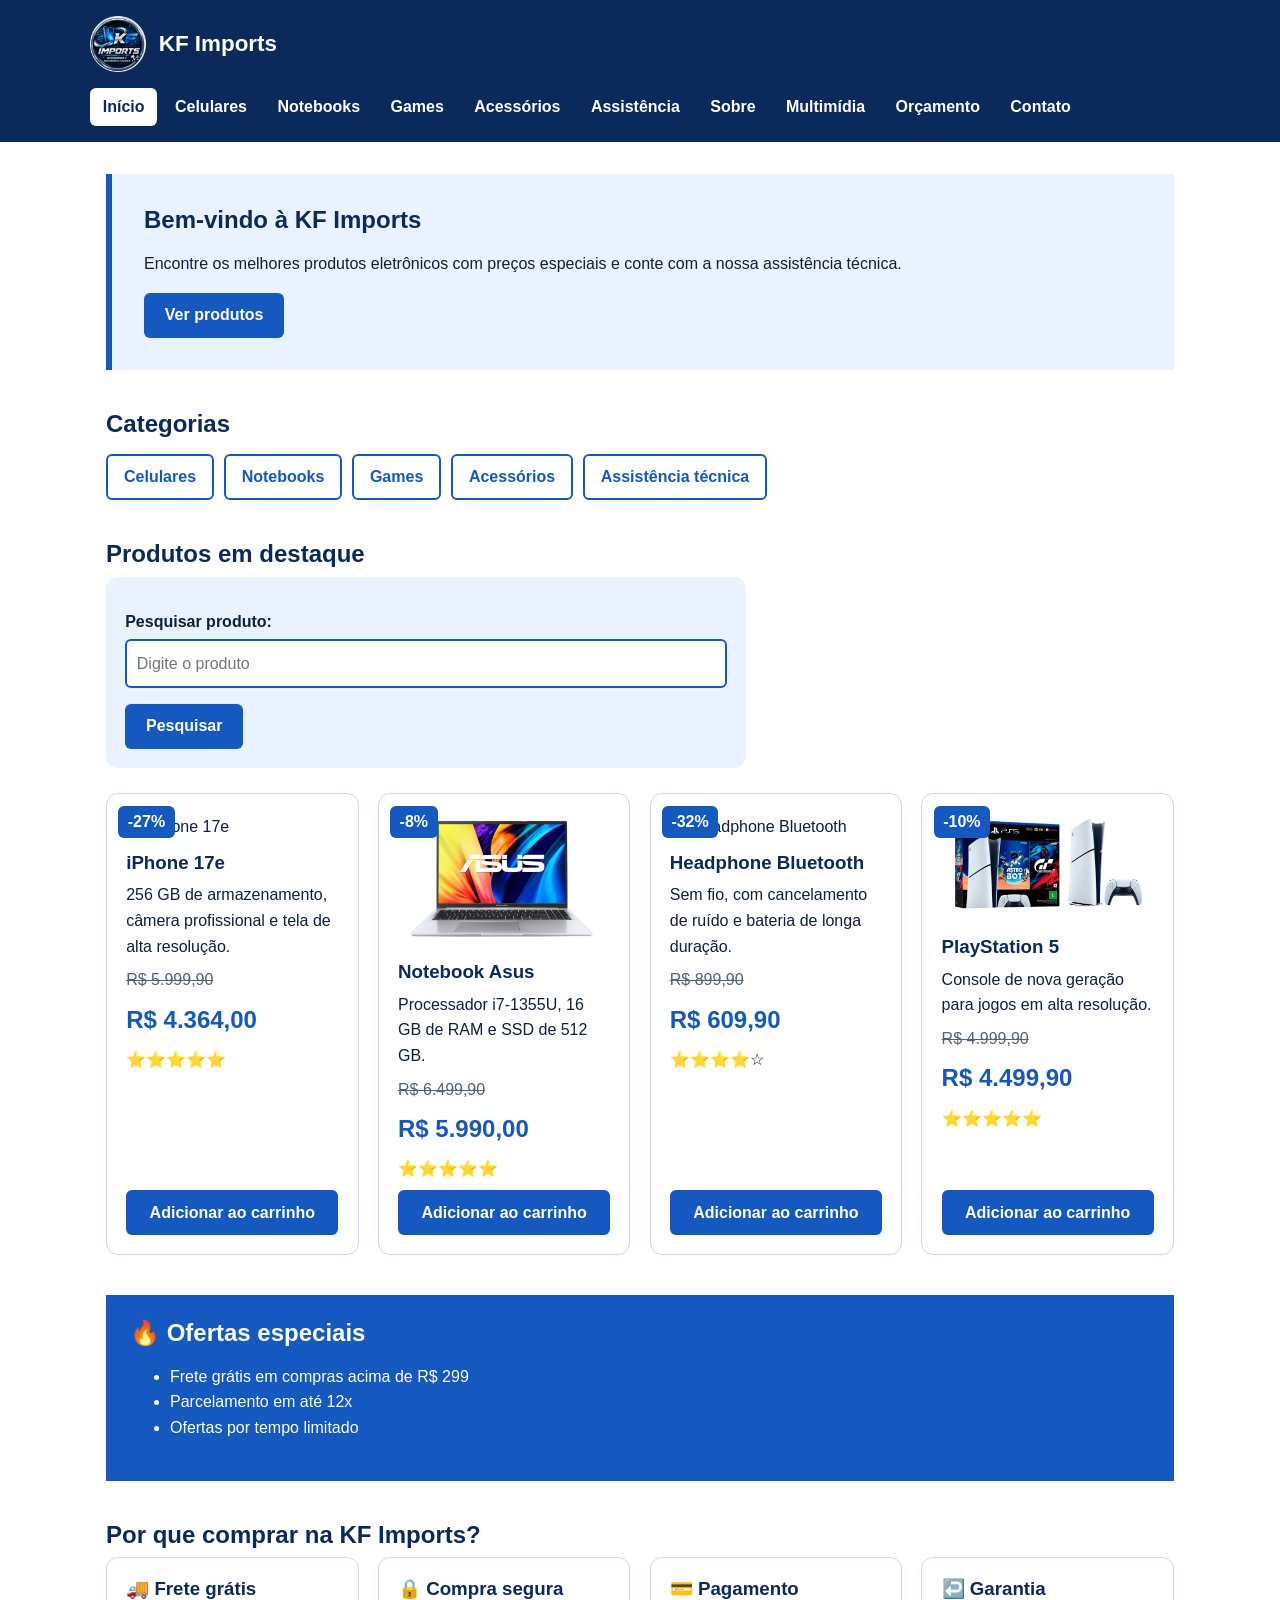
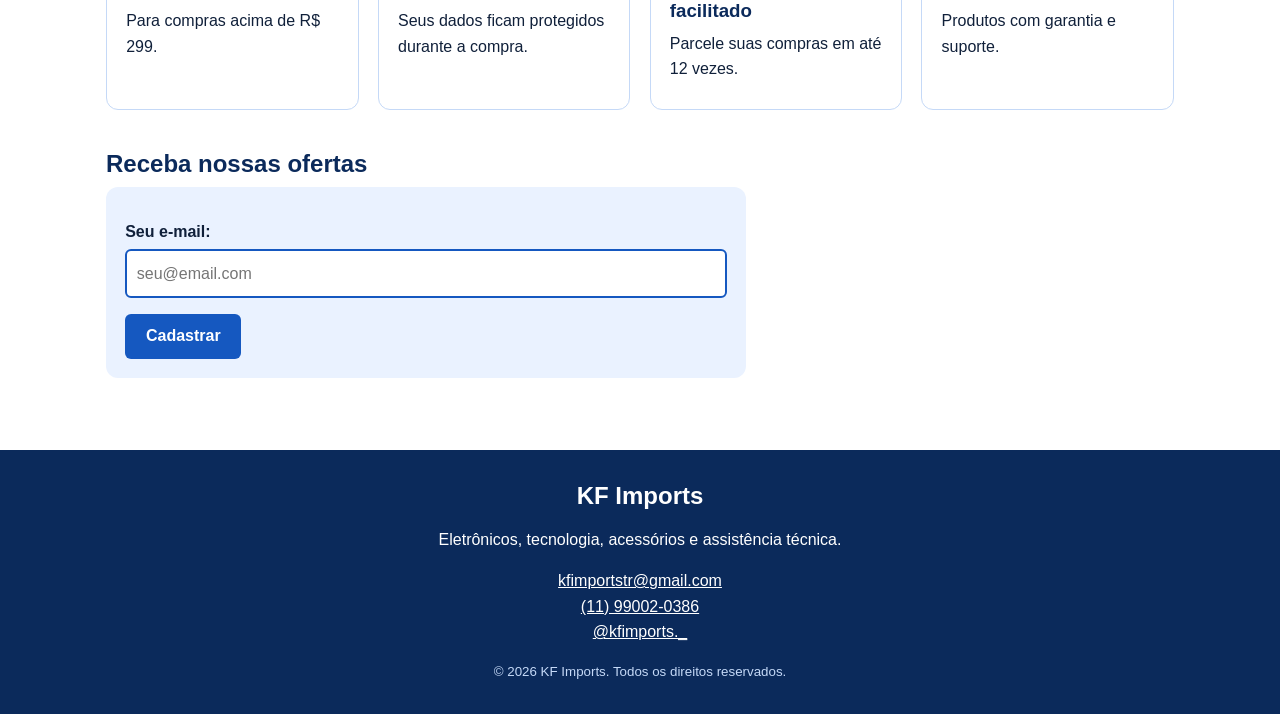
==== commit e9e51d73: "Add files via upload Nós separamos as paginas por produto e adicionamos o css e o js completo" ====
--- a/index.html
+++ b/index.html
@@ -1,411 +1,142 @@
-<!DOCTYPE html>
-<html lang="pt-BR">
-
-<head>
-    <meta charset="UTF-8">
-    <meta name="viewport" content="width=device-width, initial-scale=1.0">
-    <title>KF Imports- Assistência técnica e acessórios</title>
-    <link rel="stylesheet" href="style.css">
-    <script src="script.js" defer></script>
-
-</head>
-
-<body>
-
-    <!-- CABEÇALHO -->
-    <header>
-
-        <img class="logo" src="img/logo.png" alt="KF Imports - Acessórios e Assistência Técnica" width="120" height="120">
-
-        <h1>KF Imports</h1>
-
-        <p>Eletrônicos, tecnologia e acessórios</p>
-
-        <nav>
-            <a href="#inicio">Início</a> |
-            <a href="#categorias">Categorias</a> |
-            <a href="#produtos">Produtos</a> |
-            <a href="#ofertas">Ofertas</a> |
-            <a href="#contato">Contato</a>
-        </nav>
-
-        <hr>
-
-        <!-- PESQUISA -->
-        <form action="#" method="get">
-            <label for="pesquisa">Pesquisar produto:</label>
-            <input
-                type="search"
-                id="pesquisa"
-                name="pesquisa"
-                placeholder="Digite o produto">
-            <button type="submit">Pesquisar</button>
-        </form>
-
-    </header>
-
-    <main>
-
-        <!-- INÍCIO -->
-        <section id="inicio">
-
-            <h2>Bem-vindo à KF Imports</h2>
-
-            <p>
-                Encontre os melhores produtos eletrônicos
-                com preços especiais.
-            </p>
-
-            <p>
-                <a href="#produtos">Ver produtos</a>
-            </p>
-
-        </section>
-
-        <hr>
-
-        <!-- CATEGORIAS -->
-        <section id="categorias">
-
-            <h2>Categorias</h2>
-
-            <ul>
-                <li>
-                    <a href="#">Celulares</a>
-                </li>
-
-                <li>
-                    <a href="#">Notebooks</a>
-                </li>
-
-                <li>
-                    <a href="#">Computadores</a>
-                </li>
-
-                <li>
-                    <a href="#">Fones de ouvido</a>
-                </li>
-
-                <li>
-                    <a href="#">Games</a>
-                </li>
-
-                <li>
-                    <a href="#">Smart TVs</a>
-                </li>
-
-                <li>
-                    <a href="#">Acessórios</a>
-                </li>
-            </ul>
-
-        </section>
-
-        <hr>
-
-        <!-- PRODUTOS -->
-        <section id="produtos">
-
-            <h2>Produtos em destaque</h2>
-
-            <!-- PRODUTO 1 -->
-            <article>
-
-                <h3>Iphone 17e</h3>
-
-                <figure>
-                    <img
-                        src="img/iphone17e.png"
-                        alt="Iphone 17"
-                        width="250">
-                    <figcaption>Iphone 17e</figcaption>
-                </figure>
-
-                <p>
-                    Iphone 17e com 256 GB de armazenamento,
-                    câmera profissional e tela de alta resolução.
-                </p>
-
-                <p>
-                    <del>R$ 5.999,90</del>
-                </p>
-
-                <p>
-                    <strong>R$ R$ 4.364</strong>
-                </p>
-
-                <p>
-                    ⭐⭐⭐⭐⭐
-                </p>
-
-                <button type="button">
-                    Adicionar ao carrinho
-                </button>
-
-            </article>
-
-            <hr>
-
-            <!-- PRODUTO 2 -->
-            <article>
-
-                <h3>Notebook Asus</h3>
-
-                <figure>
-                    <img
-                        src="img/notebook.png"
-                        alt="Notebook Asus"
-                        width="250">
-                    <figcaption>Notebook Asus</figcaption>
-                </figure>
-
-                <p>
-                    Notebook com processador I7-1355U,
-                    16GB de RAM e SSD de 512GB.
-                </p>
-
-                <p>
-                    <del>R$ 6.499,90</del>
-                </p>
-
-                <p>
-                    <strong>R$ 5.990</strong>
-                </p>
-
-                <p>
-                    ⭐⭐⭐⭐⭐
-                </p>
-
-                <button type="button">
-                    Adicionar ao carrinho
-                </button>
-
-            </article>
-
-            <hr>
-
-            <!-- PRODUTO 3 -->
-            <article>
-
-                <h3>Headphone bluetooth</h3>
-
-                <figure>
-                    <img
-                        src="img/fone 2.png"
-                        alt="Headphone bluetooth"
-                        width="150">
-                    <figcaption>Headphone bluetooth</figcaption>
-                </figure>
-
-                <p>
-                    Fone de ouvido sem fio com cancelamento
-                    de ruído e bateria de longa duração.
-                </p>
-
-                <p>
-                    <del>R$ 899,90</del>
-                </p>
-
-                <p>
-                    <strong>R$ 609,90</strong>
-                </p>
-
-                <p>
-                    ⭐⭐⭐⭐☆
-                </p>
-
-                <button type="button">
-                    Adicionar ao carrinho
-                </button>
-
-            </article>
-
-            <hr>
-
-            <!-- PRODUTO 4 -->
-            <article>
-
-                <h3>playstation 5</h3>
-
-                <figure>
-                    <img
-                        src="img/ps5.png"
-                        alt="playstation 5"
-                        width="250">
-                    <figcaption>playstation 5</figcaption>
-                </figure>
-
-                <p>
-                    Console de nova geração para jogos
-                    em alta resolução.
-                </p>
-
-                <p>
-                    <del>R$ 4.999,90</del>
-                </p>
-
-                <p>
-                    <strong>R$ 4.499,90</strong>
-                </p>
-
-                <p>
-                    ⭐⭐⭐⭐⭐
-                </p>
-
-                <button type="button">
-                    Adicionar ao carrinho
-                </button>
-
-            </article>
-
-        </section>
-
-        <hr>
-
-        <!-- OFERTAS -->
-        <section id="ofertas">
-
-            <h2>🔥 Ofertas especiais</h2>
-
-            <p>
-                Aproveite nossos descontos exclusivos.
-            </p>
-
-            <ul>
-                <li>Frete grátis em compras acima de R$ 299</li>
-                <li>Parcelamento em até 12x</li>
-                <li>Ofertas por tempo limitado</li>
-            </ul>
-
-        </section>
-
-        <hr>
-
-        <!-- BENEFÍCIOS -->
-        <section>
-
-            <h2>Por que comprar na KF Imports?</h2>
-
-            <dl>
-
-                <dt>
-                    <strong>🚚 Frete grátis</strong>
-                </dt>
-
-                <dd>
-                    Frete grátis para compras acima de R$ 299.
-                </dd>
-
-                <dt>
-                    <strong>🔒 Compra segura</strong>
-                </dt>
-
-                <dd>
-                    Seus dados ficam protegidos durante a compra.
-                </dd>
-
-                <dt>
-                    <strong>💳 Pagamento facilitado</strong>
-                </dt>
-
-                <dd>
-                    Parcele suas compras em até 12 vezes.
-                </dd>
-
-                <dt>
-                    <strong>↩️ Garantia</strong>
-                </dt>
-
-                <dd>
-                    Produtos com garantia e suporte.
-                </dd>
-
-            </dl>
-
-        </section>
-
-        <hr>
-
-        <h2>Resultado da troca de tela:</h2>
-
-        <video controls width="200">
-            <source src="video%20trocando%20pelicula.mp4" type="video/mp4">
-        </video>
-
-        <!-- NEWSLETTER -->
-        <section>
-
-            <h2>Receba nossas ofertas</h2>
-
-            <p>
-                Cadastre seu e-mail para receber promoções.
-            </p>
-
-            <form action="#" method="post">
-
-                <label for="email">
-                    Seu e-mail:
-                </label>
-
-                <input
-                    type="email"
-                    id="email"
-                    name="email"
-                    placeholder="seu@email.com"
-                    required>
-
-                <button type="submit">
-                    Cadastrar
-                </button>
-
-            </form>
-
-        </section>
-
-    </main>
-
-    <hr>
-
-    <!-- RODAPÉ -->
-    <footer id="contato">
-
-        <img class="logo" src="img/logo.png" alt="KF Imports - Acessórios e Assistência Técnica" width="120" height="120">
-
-        <h2>KF Imports</h2>
-
-        <p>
-            Sua loja de eletrônicos e tecnologia.
-        </p>
-
-        <h3>Atendimento</h3>
-
-        <address>
-            E-mail:
-            <a href="mailto:kfimportstr@gmail.com">
-                kfimportstr@gmail.com
-            </a>
-            <br>
-
-            Telefone:
-            <a href="tel:+5511990020386">
-                (11) 9900-20386
-            </a>
-        </address>
-
-        <h3>Redes sociais</h3>
-
-        <nav>
-            <a href="#">@kfimports._</a> |
-            <a href="#"></a>
-        </nav>
-
-        <br>
-
-        <small>
-            © 2026 KF Imports. Todos os direitos reservados.
-        </small>
-
-    </footer>
-
-</body>
-</html>+<!DOCTYPE html>
+<html lang="pt-BR">
+<head>
+    <meta charset="UTF-8">
+    <meta name="viewport" content="width=device-width, initial-scale=1.0">
+    <title>Eletrônicos, tecnologia e assistência técnica - KF Imports</title>
+    <link rel="stylesheet" href="css/style.css">
+    <script src="js/script.js" defer></script>
+</head>
+<body>
+
+<header>
+    <div class="topo">
+        <a class="marca" href="index.html">
+            <img src="assets/img/logo.png" alt="Logo da KF Imports">
+            KF Imports
+        </a>
+        <nav>
+            <ul>
+                <li><a href="index.html" aria-current="page">Início</a></li>
+                <li><a href="paginas/celulares.html">Celulares</a></li>
+                <li><a href="paginas/notebooks.html">Notebooks</a></li>
+                <li><a href="paginas/games.html">Games</a></li>
+                <li><a href="paginas/acessorios.html">Acessórios</a></li>
+                <li><a href="paginas/assistencia.html">Assistência</a></li>
+                <li><a href="paginas/sobre.html">Sobre</a></li>
+                <li><a href="paginas/multimidia.html">Multimídia</a></li>
+                <li><a href="paginas/orcamento.html">Orçamento</a></li>
+                <li><a href="paginas/contato.html">Contato</a></li>
+            </ul>
+        </nav>
+    </div>
+</header>
+
+<main>
+    <section class="destaque">
+        <h1>Bem-vindo à KF Imports</h1>
+        <p>Encontre os melhores produtos eletrônicos com preços especiais e conte com a nossa assistência técnica.</p>
+        <a class="botao" href="#produtos">Ver produtos</a>
+    </section>
+
+    <section id="categorias">
+        <h2>Categorias</h2>
+        <ul class="lista">
+            <li><a href="paginas/celulares.html">Celulares</a></li>
+            <li><a href="paginas/notebooks.html">Notebooks</a></li>
+            <li><a href="paginas/games.html">Games</a></li>
+            <li><a href="paginas/acessorios.html">Acessórios</a></li>
+            <li><a href="paginas/assistencia.html">Assistência técnica</a></li>
+        </ul>
+    </section>
+
+    <section id="produtos">
+        <h2>Produtos em destaque</h2>
+        <form action="#" method="get">
+            <label for="pesquisa">Pesquisar produto:</label>
+            <input type="search" id="pesquisa" name="pesquisa" placeholder="Digite o produto">
+            <button type="submit">Pesquisar</button>
+        </form>
+        <br>
+        <div class="grade" id="lista-produtos">
+        <article class="produto">
+            <img src="assets/img/" alt="iPhone 17e">
+            <h3>iPhone 17e</h3>
+            <p>256 GB de armazenamento, câmera profissional e tela de alta resolução.</p>
+            <p><del>R$ 5.999,90</del></p>
+            <p><strong>R$ 4.364,00</strong></p>
+            <p>⭐⭐⭐⭐⭐</p>
+            <button type="button">Adicionar ao carrinho</button>
+        </article>
+        <article class="produto">
+            <img src="assets/img/notebook.png" alt="Notebook Asus">
+            <h3>Notebook Asus</h3>
+            <p>Processador i7-1355U, 16 GB de RAM e SSD de 512 GB.</p>
+            <p><del>R$ 6.499,90</del></p>
+            <p><strong>R$ 5.990,00</strong></p>
+            <p>⭐⭐⭐⭐⭐</p>
+            <button type="button">Adicionar ao carrinho</button>
+        </article>
+        <article class="produto">
+            <img src="assets/img/fone2.png" alt="Headphone Bluetooth">
+            <h3>Headphone Bluetooth</h3>
+            <p>Sem fio, com cancelamento de ruído e bateria de longa duração.</p>
+            <p><del>R$ 899,90</del></p>
+            <p><strong>R$ 609,90</strong></p>
+            <p>⭐⭐⭐⭐☆</p>
+            <button type="button">Adicionar ao carrinho</button>
+        </article>
+        <article class="produto">
+            <img src="assets/img/ps5.png" alt="PlayStation 5">
+            <h3>PlayStation 5</h3>
+            <p>Console de nova geração para jogos em alta resolução.</p>
+            <p><del>R$ 4.999,90</del></p>
+            <p><strong>R$ 4.499,90</strong></p>
+            <p>⭐⭐⭐⭐⭐</p>
+            <button type="button">Adicionar ao carrinho</button>
+        </article>
+        </div>
+    </section>
+
+    <section class="ofertas" id="ofertas">
+        <h2>🔥 Ofertas especiais</h2>
+        <ul>
+            <li>Frete grátis em compras acima de R$ 299</li>
+            <li>Parcelamento em até 12x</li>
+            <li>Ofertas por tempo limitado</li>
+        </ul>
+    </section>
+
+    <section>
+        <h2>Por que comprar na KF Imports?</h2>
+        <div class="grade">
+            <article class="cartao"><h3>🚚 Frete grátis</h3><p>Para compras acima de R$ 299.</p></article>
+            <article class="cartao"><h3>🔒 Compra segura</h3><p>Seus dados ficam protegidos durante a compra.</p></article>
+            <article class="cartao"><h3>💳 Pagamento facilitado</h3><p>Parcele suas compras em até 12 vezes.</p></article>
+            <article class="cartao"><h3>↩️ Garantia</h3><p>Produtos com garantia e suporte.</p></article>
+        </div>
+    </section>
+
+    <section>
+        <h2>Receba nossas ofertas</h2>
+        <form action="#" method="post" id="newsletter">
+            <label for="email">Seu e-mail:</label>
+            <input type="email" id="email" name="email" placeholder="seu@email.com" required>
+            <button type="submit">Cadastrar</button>
+        </form>
+    </section>
+</main>
+
+<footer>
+    <h2>KF Imports</h2>
+    <p>Eletrônicos, tecnologia, acessórios e assistência técnica.</p>
+    <address>
+        <a href="mailto:kfimportstr@gmail.com">kfimportstr@gmail.com</a><br>
+        <a href="tel:+5511990020386">(11) 99002-0386</a><br>
+        <a href="https://www.instagram.com/kfimports._/">@kfimports._</a>
+    </address>
+    <small>© 2026 KF Imports. Todos os direitos reservados.</small>
+</footer>
+
+</body>
+</html>
--- a/css/style.css
+++ b/css/style.css
@@ -0,0 +1,163 @@
+:root {
+  --azul: #1558c0;
+  --escuro: #0b2a5b;
+  --claro: #eaf2ff;
+  --borda: #c5d9f7;
+  --suave: #52627d;
+}
+
+* { box-sizing: border-box; }
+html { scroll-behavior: smooth; }
+[hidden] { display: none !important; }
+
+body {
+  margin: 0;
+  font-family: Arial, sans-serif;
+  color: #10203a;
+  line-height: 1.6;
+}
+
+a { color: var(--azul); }
+h1, h2, h3 { margin: 0 0 .5rem; line-height: 1.2; color: var(--escuro); }
+img { max-width: 100%; height: auto; }
+
+/* cabeçalho e rodapé */
+header, footer { background: var(--escuro); color: #fff; }
+header { padding: 1rem; }
+
+.topo {
+  display: flex;
+  flex-wrap: wrap;
+  align-items: center;
+  justify-content: space-between;
+  gap: 1rem;
+  max-width: 1100px;
+  margin: auto;
+}
+
+.marca {
+  display: flex;
+  align-items: center;
+  gap: .8rem;
+  color: #fff;
+  font-size: 1.4rem;
+  font-weight: bold;
+  text-decoration: none;
+}
+.marca img { width: 56px; height: 56px; }
+
+nav ul { display: flex; flex-wrap: wrap; gap: .3rem; margin: 0; padding: 0; list-style: none; }
+nav a {
+  display: block;
+  padding: .4rem .8rem;
+  border-radius: 6px;
+  color: #fff;
+  font-weight: bold;
+  text-decoration: none;
+}
+nav a:hover, nav a[aria-current] { background: #fff; color: var(--escuro); }
+
+footer { padding: 2rem 1rem; text-align: center; }
+footer a { color: #fff; }
+footer h2 { color: #fff; }
+footer address { font-style: normal; }
+footer small { display: block; margin-top: 1rem; color: var(--borda); }
+
+/* conteúdo */
+main { max-width: 1100px; margin: auto; padding: 2rem 1rem; }
+section { margin-bottom: 2.5rem; }
+
+.destaque { padding: 2rem; border-left: 6px solid var(--azul); background: var(--claro); }
+.ofertas { padding: 1.5rem; background: var(--azul); color: #fff; }
+.ofertas h2 { color: #fff; }
+
+.botao, button {
+  display: inline-block;
+  padding: .6rem 1.3rem;
+  border: 0;
+  border-radius: 6px;
+  background: var(--azul);
+  color: #fff;
+  font: inherit;
+  font-weight: bold;
+  text-decoration: none;
+  cursor: pointer;
+}
+.botao:hover, button:hover { background: var(--escuro); }
+
+.lista { display: flex; flex-wrap: wrap; gap: .6rem; padding: 0; list-style: none; }
+.lista a {
+  display: block;
+  padding: .5rem 1rem;
+  border: 2px solid var(--azul);
+  border-radius: 6px;
+  font-weight: bold;
+  text-decoration: none;
+}
+.lista a:hover { background: var(--azul); color: #fff; }
+
+/* cards */
+.grade { display: grid; grid-template-columns: repeat(auto-fit, minmax(220px, 1fr)); gap: 1.2rem; }
+.duas { display: grid; grid-template-columns: repeat(auto-fit, minmax(280px, 1fr)); gap: 2rem; align-items: start; }
+
+.cartao, .produto {
+  display: flex;
+  flex-direction: column;
+  padding: 1.2rem;
+  border: 1px solid var(--borda);
+  border-radius: 12px;
+}
+.cartao p, .produto p { margin: 0 0 .5rem; }
+.produto { position: relative; }
+.produto img { display: block; width: 100%; max-width: 200px; margin: 0 auto .8rem; }
+.produto del { color: var(--suave); }
+.produto strong { color: var(--azul); font-size: 1.5rem; }
+.produto button { margin-top: auto; }
+
+.desconto {
+  position: absolute;
+  top: .7rem;
+  left: .7rem;
+  padding: .2rem .6rem;
+  border-radius: 6px;
+  background: var(--azul);
+  color: #fff;
+  font-weight: bold;
+}
+.sem-resultado { color: var(--suave); }
+
+/* tabelas */
+table { width: 100%; border-collapse: collapse; }
+th, td { padding: .7rem; border: 1px solid var(--borda); text-align: left; }
+th { background: var(--claro); color: var(--escuro); }
+
+/* formulários */
+form { max-width: 640px; padding: 1.2rem; border-radius: 12px; background: var(--claro); }
+label { display: block; margin: .8rem 0 .3rem; font-weight: bold; }
+input, select, textarea {
+  width: 100%;
+  padding: .6rem;
+  border: 2px solid var(--azul);
+  border-radius: 6px;
+  background: #fff;
+  font: inherit;
+}
+form button { margin-top: 1rem; }
+.mensagem-ok { font-weight: bold; color: var(--escuro); }
+
+/* multimídia */
+video { display: block; width: 100%; max-width: 360px; border-radius: 12px; }
+audio { width: 100%; max-width: 480px; }
+.icone { width: 140px; }
+
+/* criados pelo script.js */
+.carrinho, .aviso {
+  position: fixed;
+  right: 1rem;
+  padding: .7rem 1rem;
+  border-radius: 10px;
+  font-weight: bold;
+}
+.carrinho { bottom: 1rem; border: 2px solid var(--azul); background: #fff; color: var(--escuro); }
+.carrinho button { margin-left: .7rem; padding: .3rem .7rem; }
+.aviso { top: 1rem; max-width: 20rem; background: var(--escuro); color: #fff; }
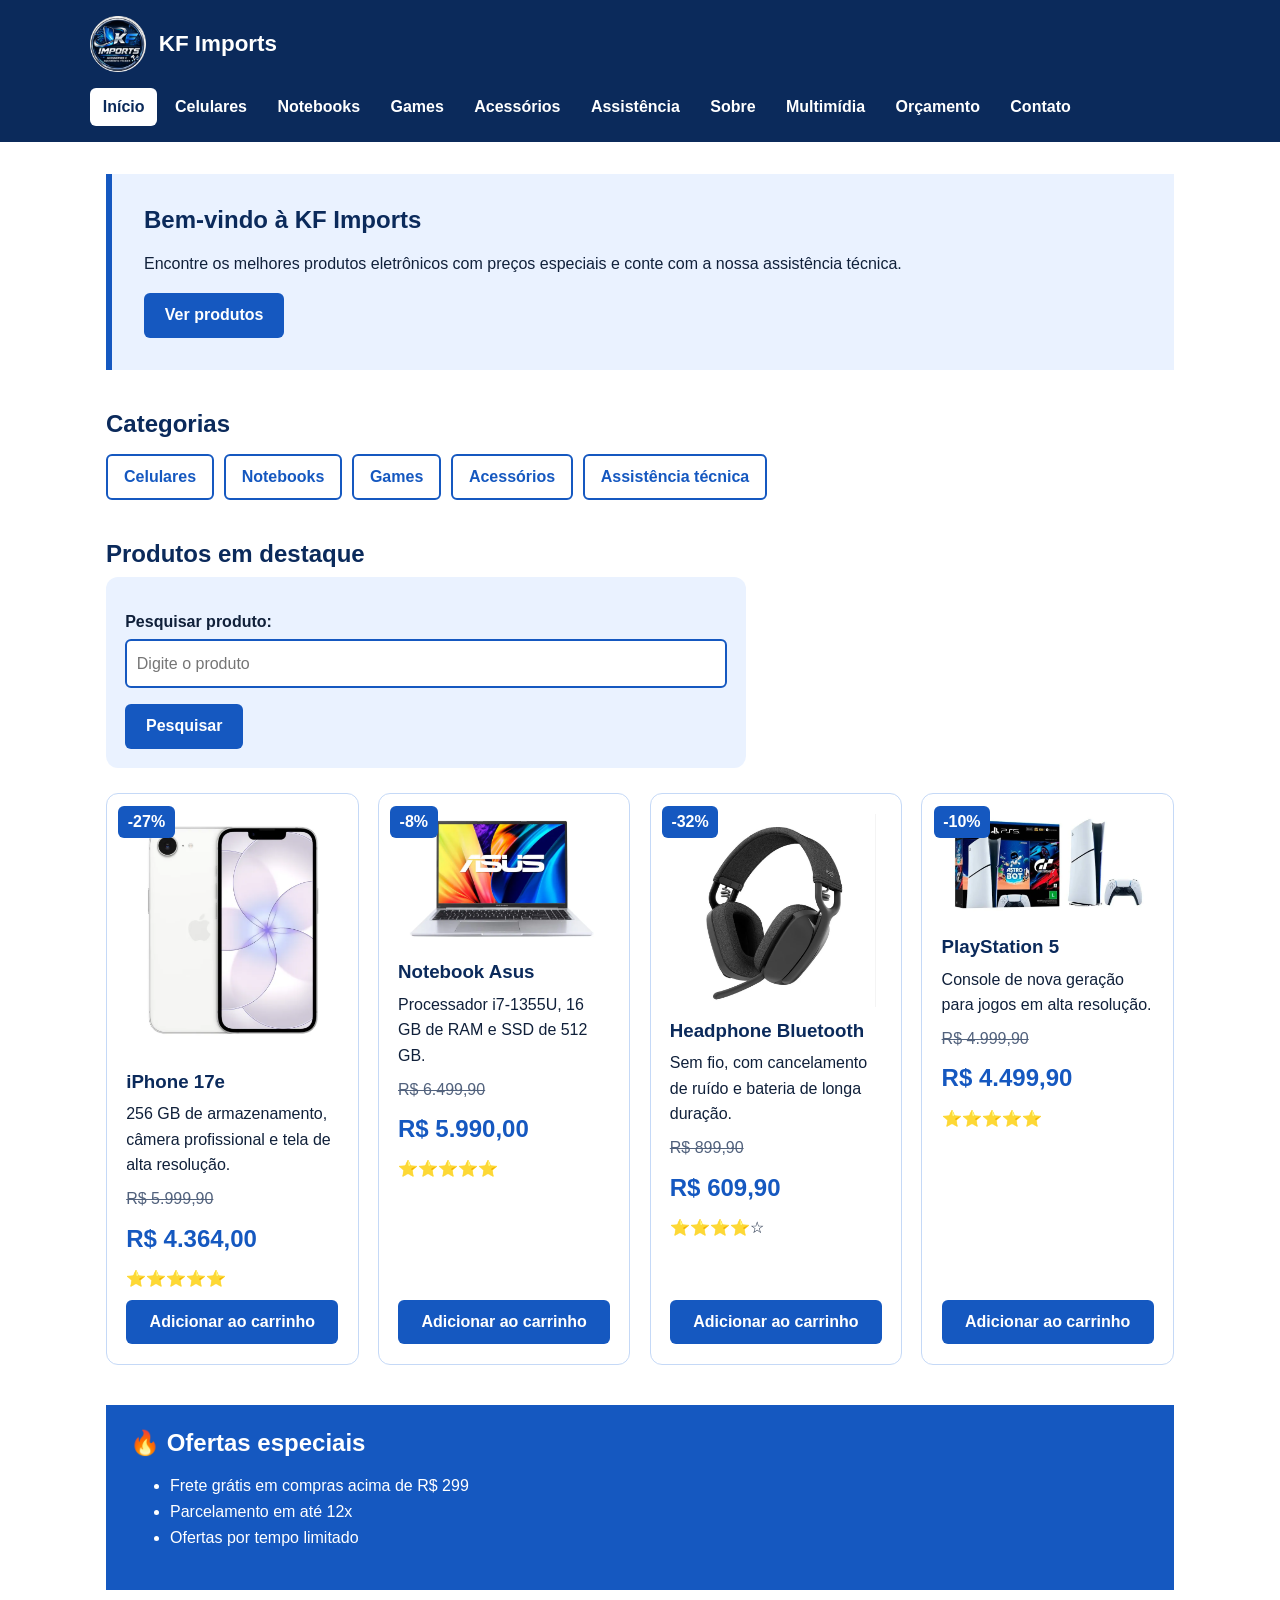
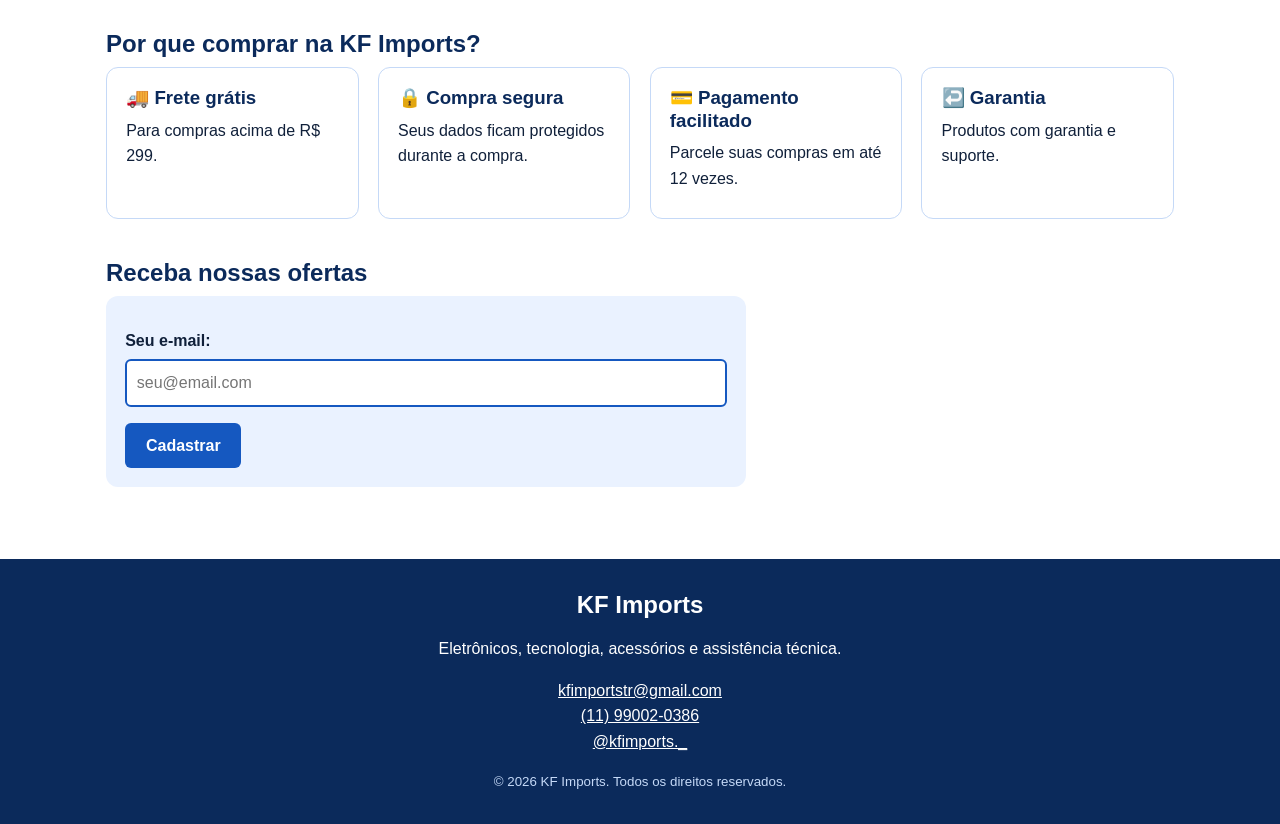
==== commit 75cf7e58: "Add files via upload adicionamos o video de troca da pelicula, pois tinha sido removido" ====
--- a/index.html
+++ b/index.html
@@ -60,7 +60,7 @@
         <br>
         <div class="grade" id="lista-produtos">
         <article class="produto">
-            <img src="assets/img/" alt="iPhone 17e">
+            <img src="assets/img/iphone17e.png" alt="iPhone 17e">
             <h3>iPhone 17e</h3>
             <p>256 GB de armazenamento, câmera profissional e tela de alta resolução.</p>
             <p><del>R$ 5.999,90</del></p>
@@ -78,7 +78,7 @@
             <button type="button">Adicionar ao carrinho</button>
         </article>
         <article class="produto">
-            <img src="assets/img/fone2.png" alt="Headphone Bluetooth">
+            <img src="assets/img/fone 2.png" alt="Headphone Bluetooth">
             <h3>Headphone Bluetooth</h3>
             <p>Sem fio, com cancelamento de ruído e bateria de longa duração.</p>
             <p><del>R$ 899,90</del></p>
